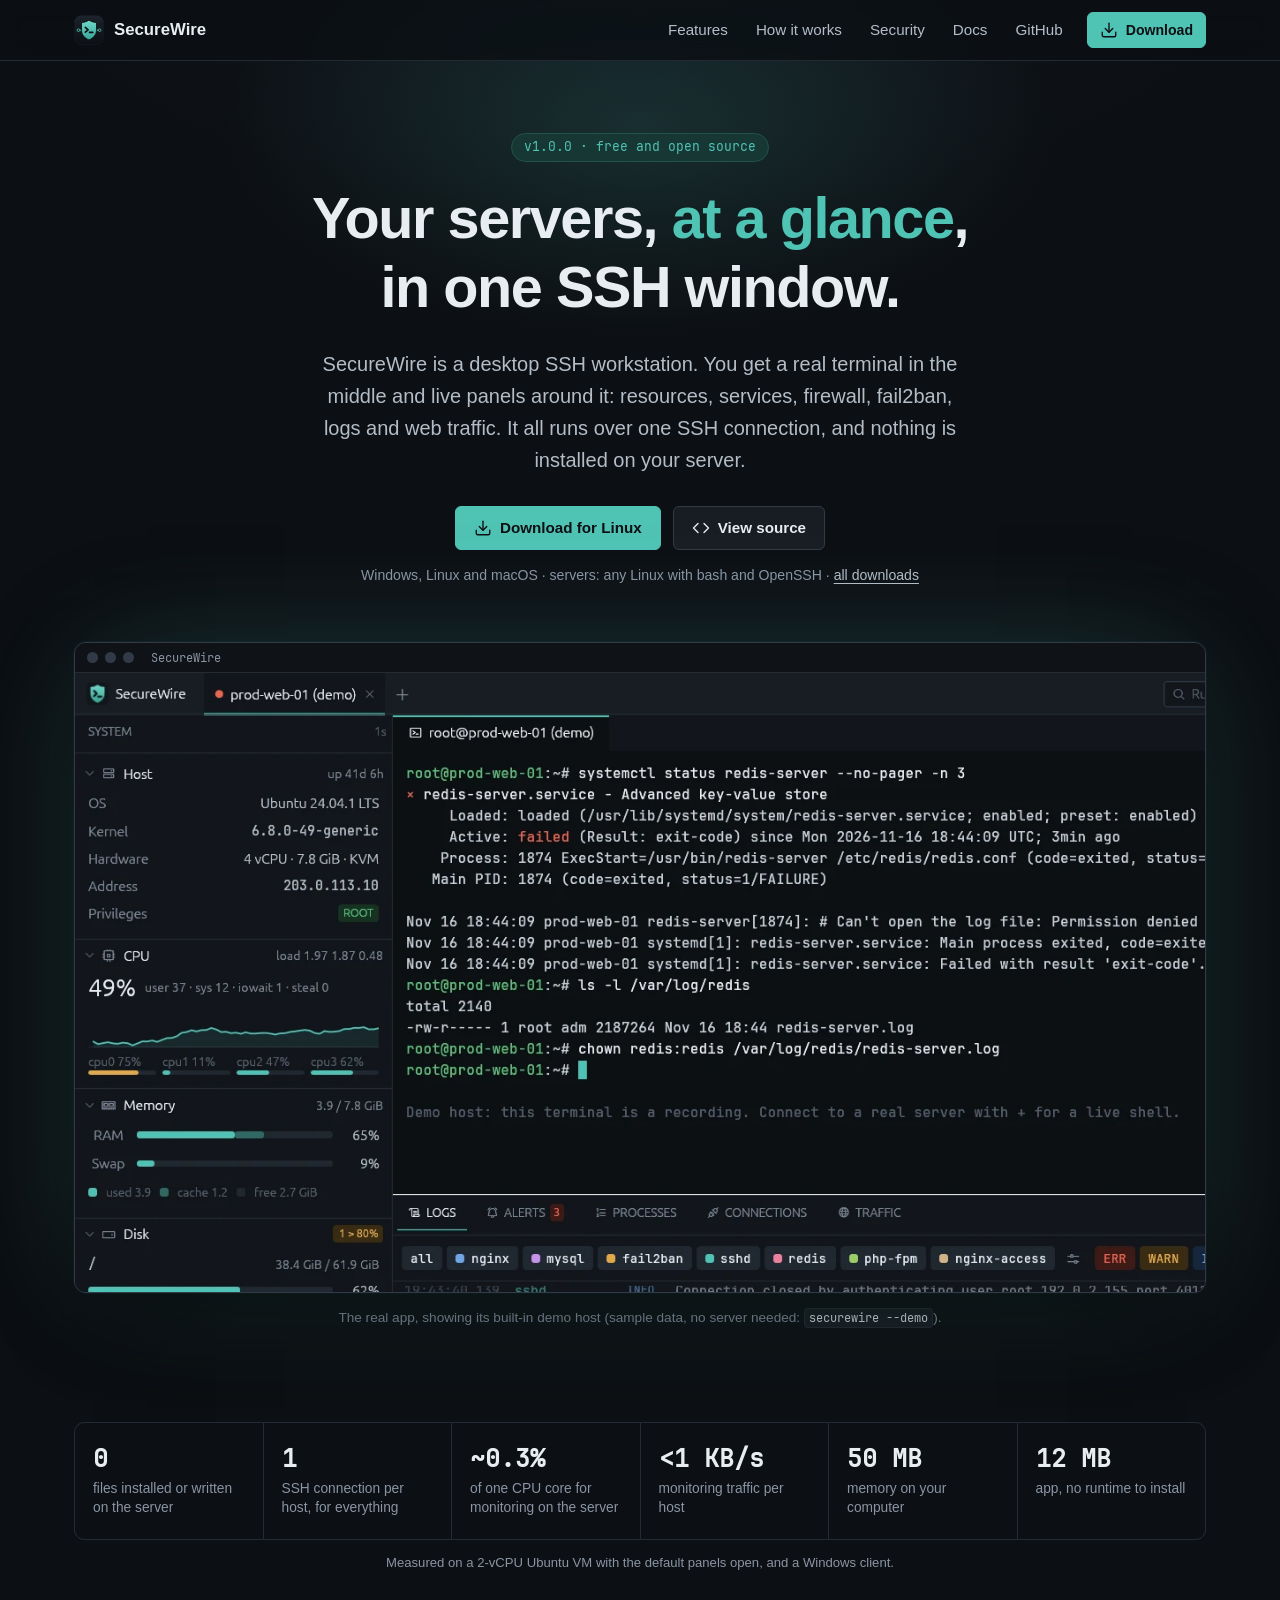
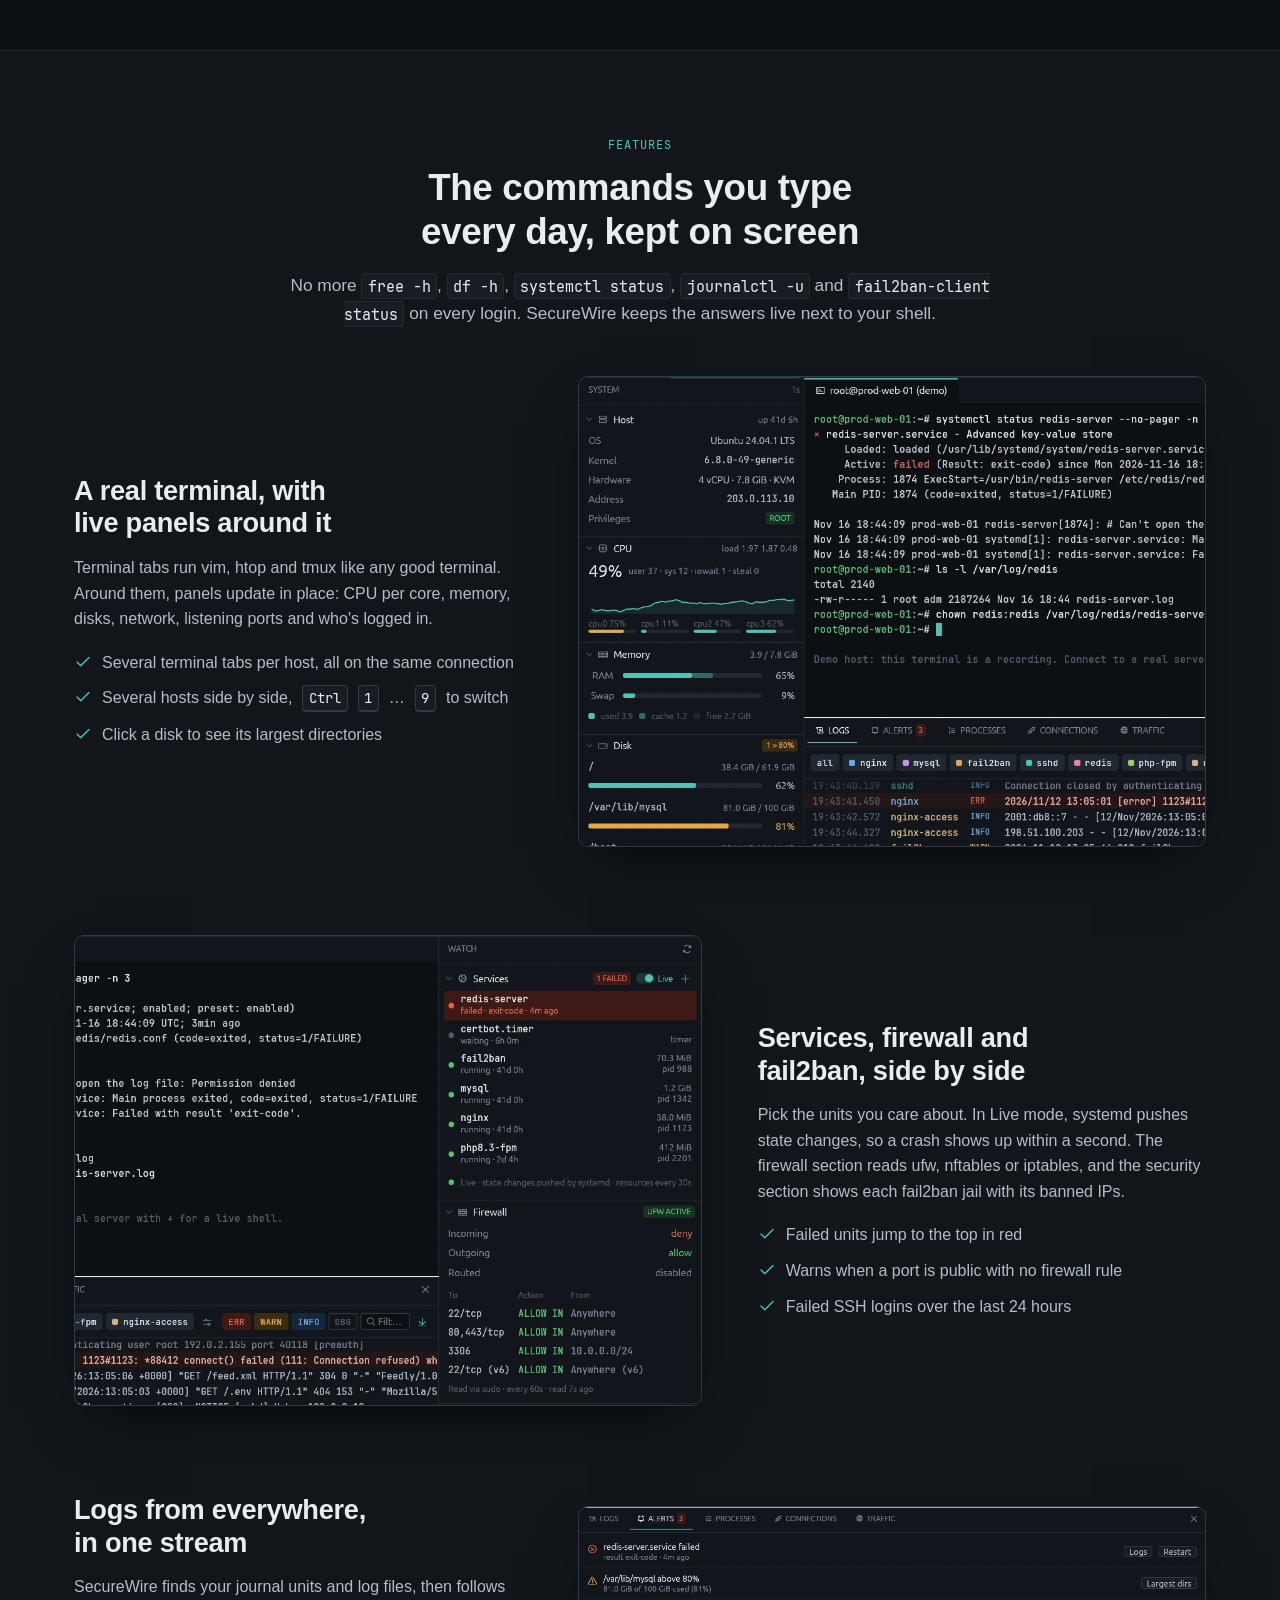
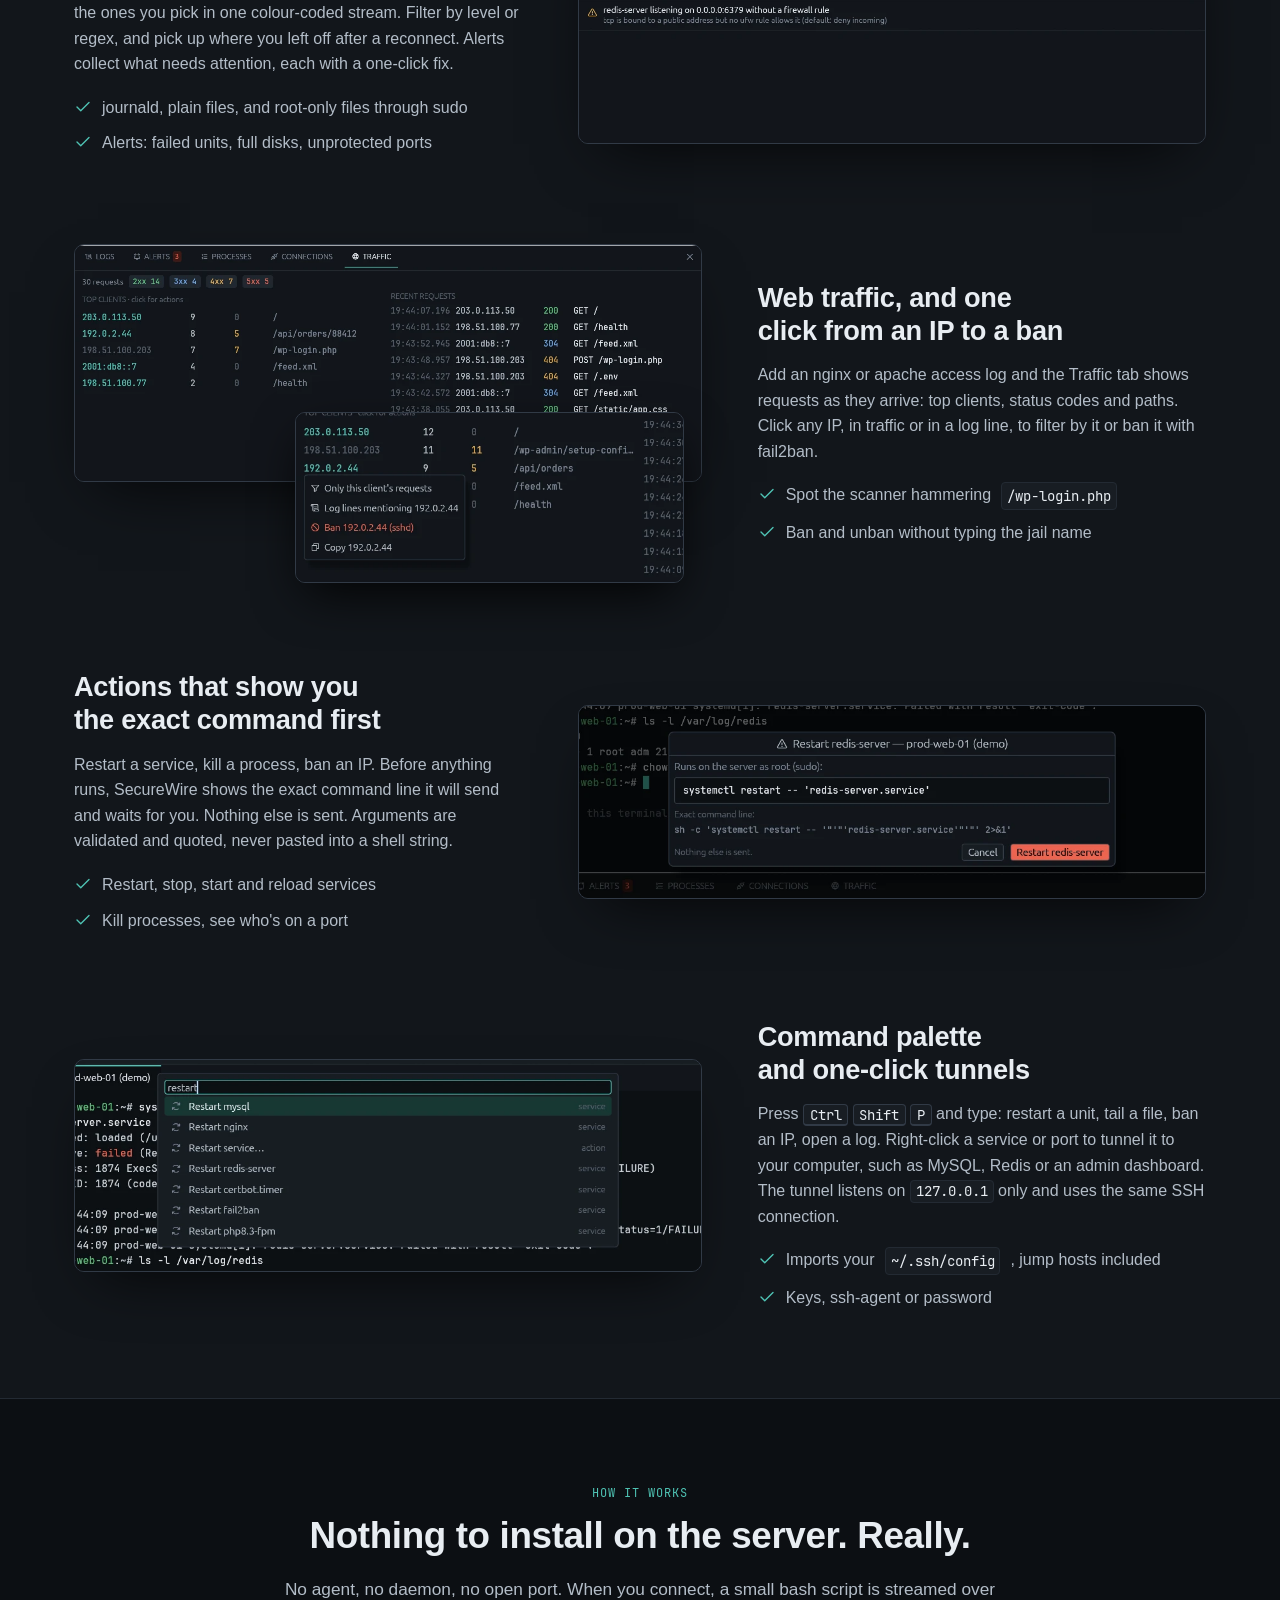
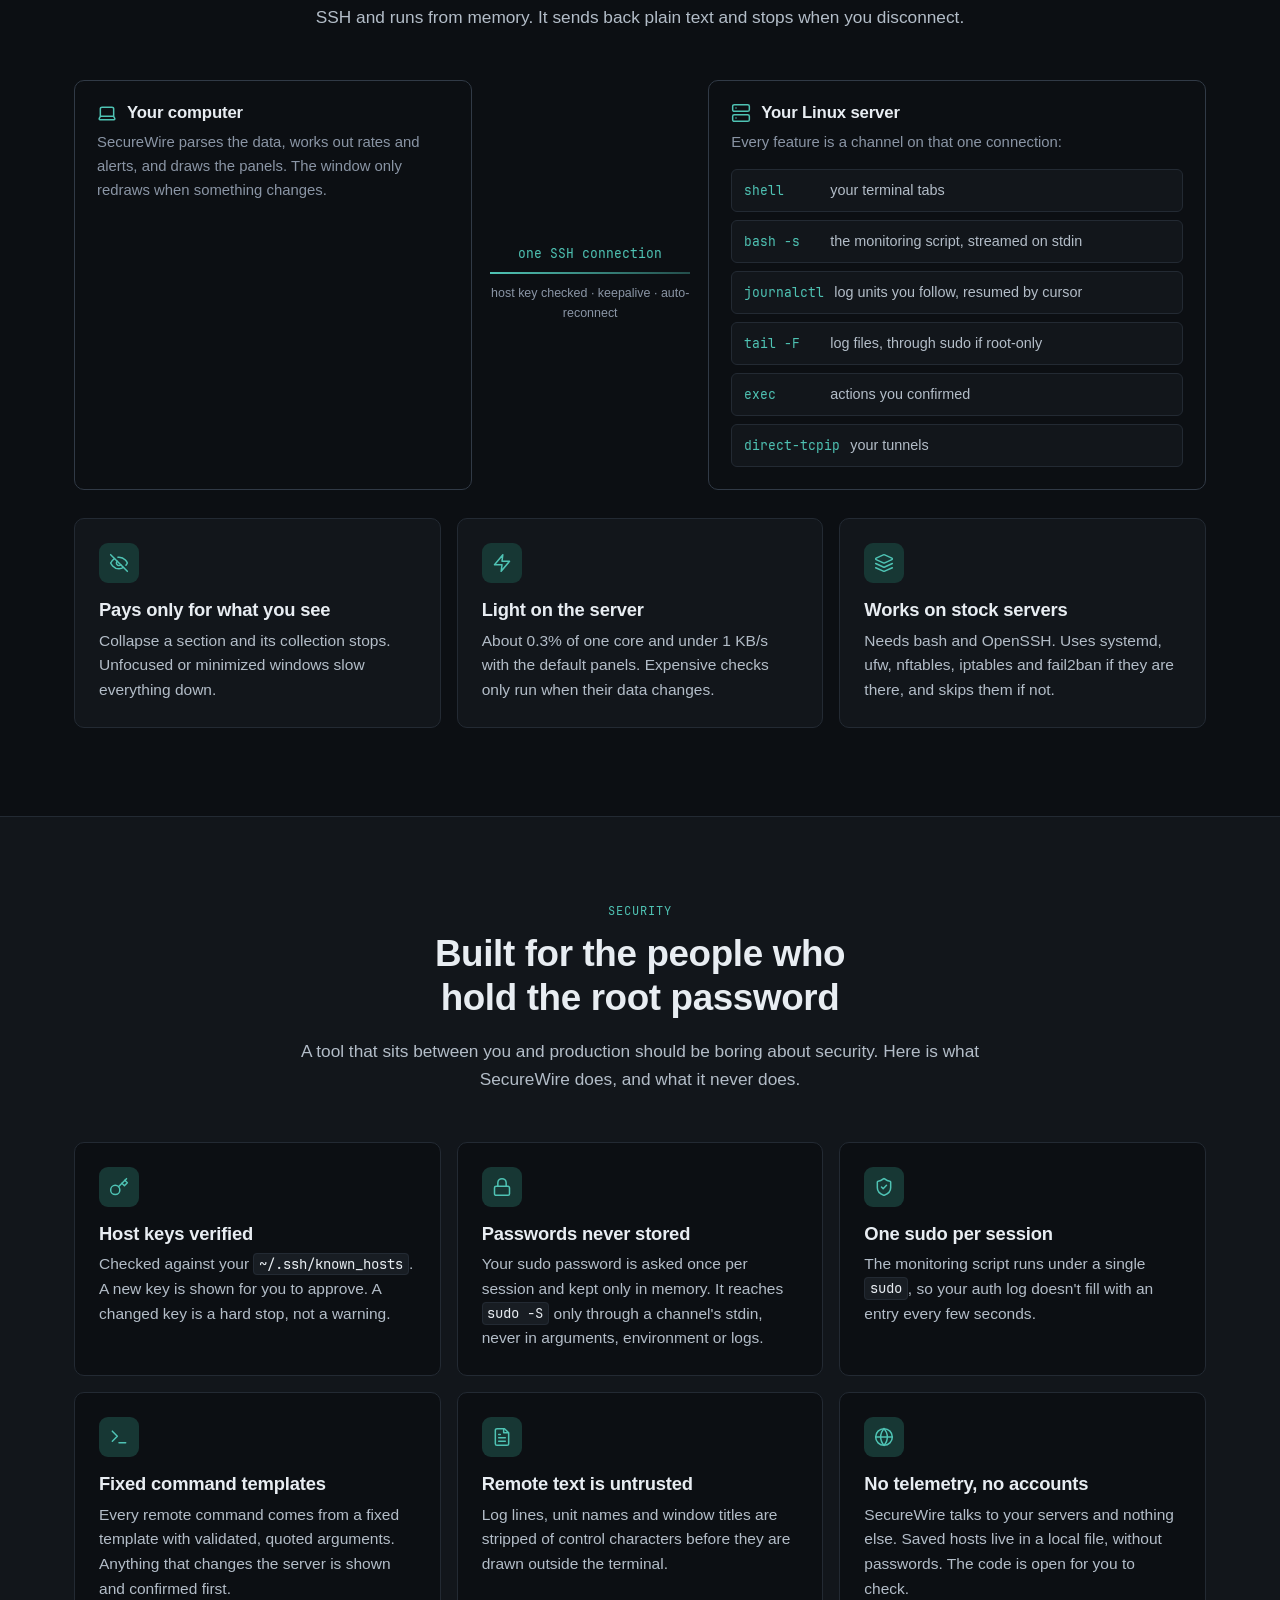
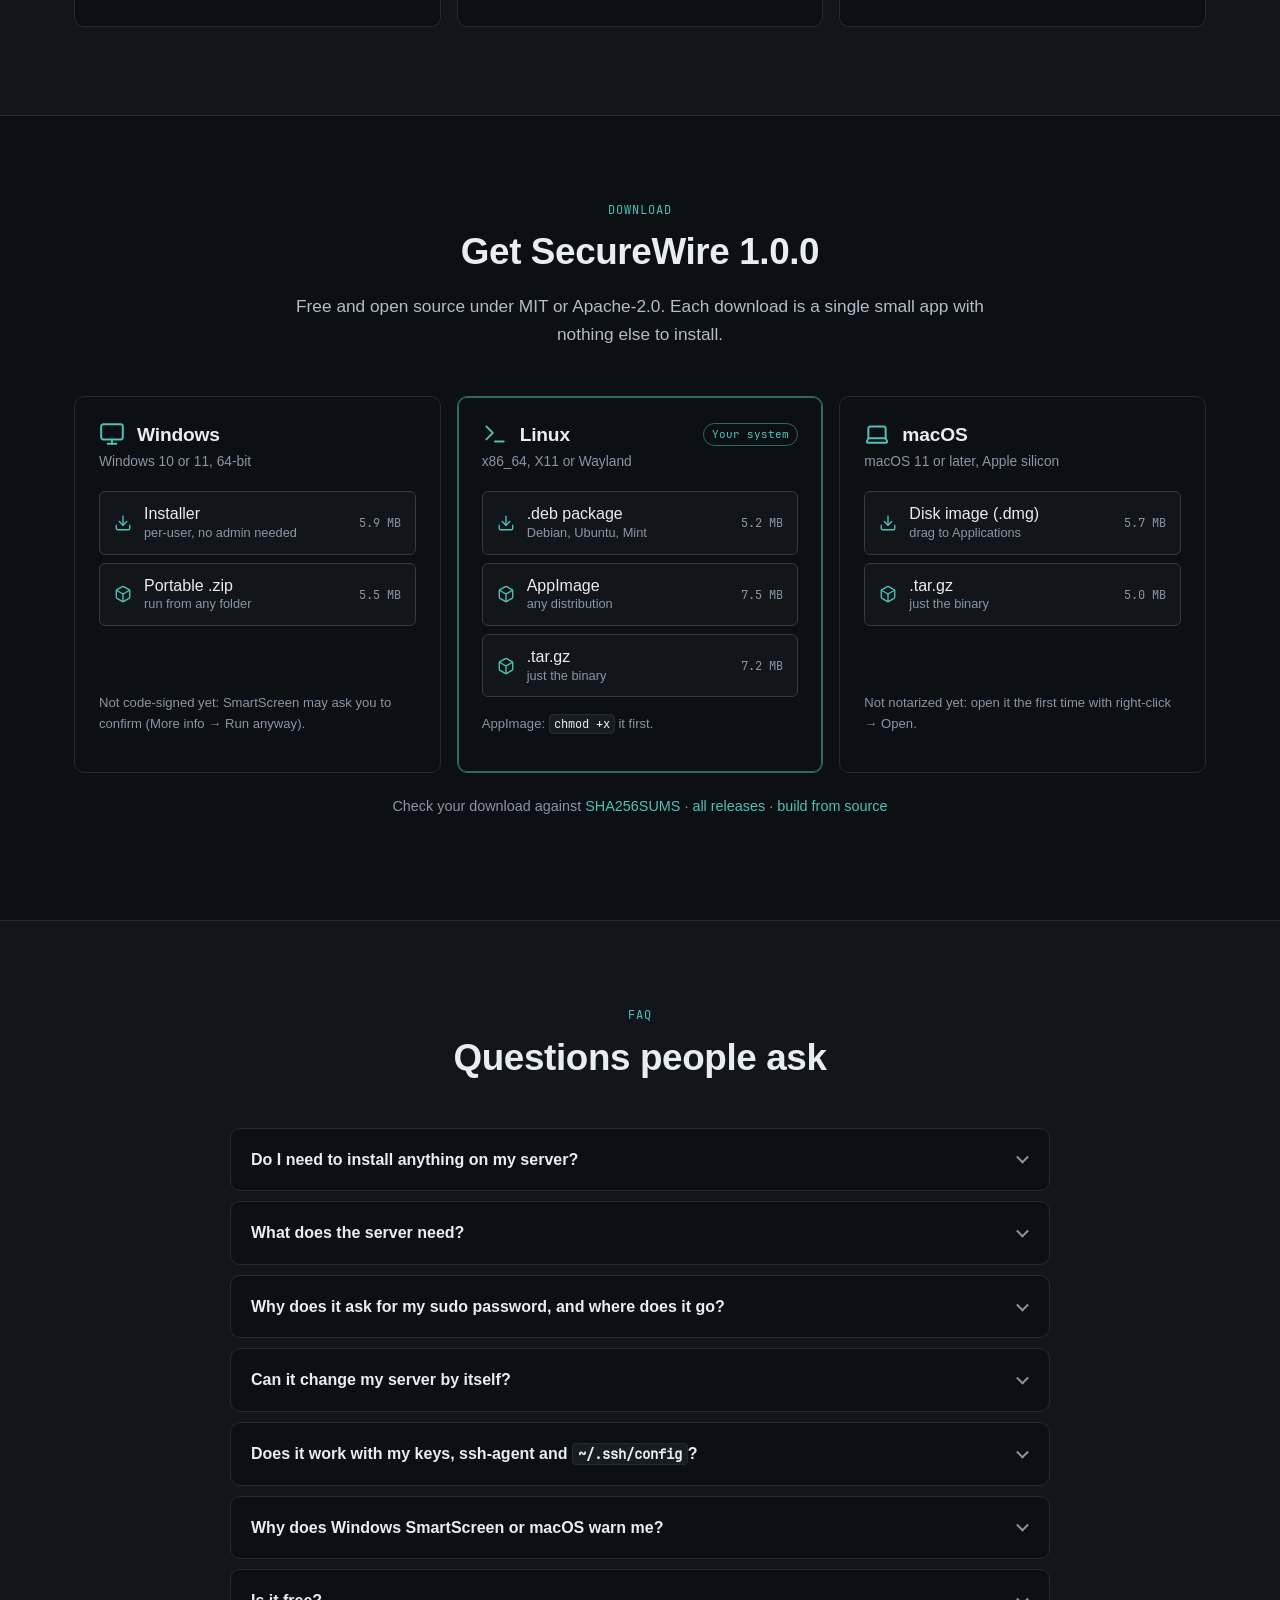
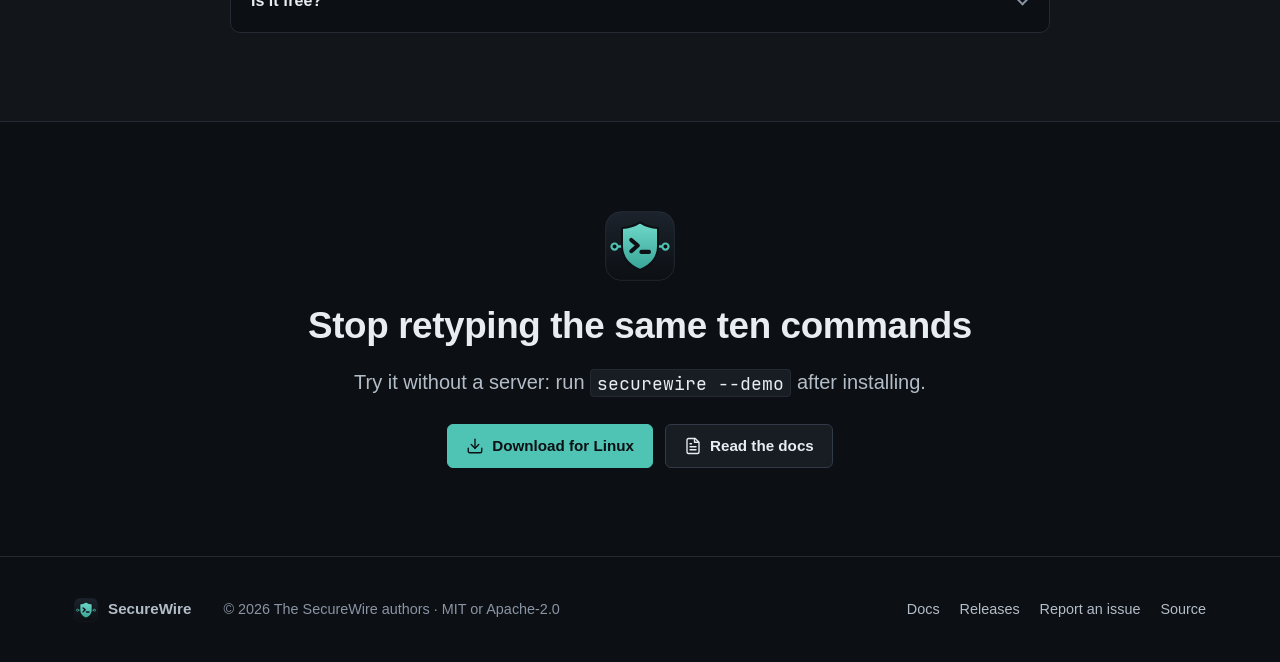
==== site/index.html @ f1f73bdd "Website under site/ (Cloudflare Pages) with screenshots; recorded demo terminal - site/: landing pag" ====
<!doctype html>
<html lang="en">
<head>
  <meta charset="utf-8">
  <meta name="viewport" content="width=device-width, initial-scale=1">
  <title>SecureWire: a desktop SSH workstation for your Linux servers</title>
  <meta name="description" content="A terminal with live panels for CPU, memory, disks, services, firewall, fail2ban, logs and web traffic, all over one SSH connection. Nothing is installed on your server. Free and open source for Windows, Linux and macOS.">
  <meta name="theme-color" content="#0c0f13">
  <link rel="canonical" href="https://securewire-app.pages.dev/">
  <link rel="icon" href="favicon.svg" type="image/svg+xml">
  <link rel="icon" href="favicon-32.png" sizes="32x32" type="image/png">
  <link rel="apple-touch-icon" href="apple-touch-icon.png">
  <meta property="og:type" content="website">
  <meta property="og:site_name" content="SecureWire">
  <meta property="og:title" content="SecureWire: a desktop SSH workstation for your Linux servers">
  <meta property="og:description" content="Terminal plus live panels for resources, services, firewall, fail2ban and logs over one SSH connection. Nothing to install on the server.">
  <meta property="og:url" content="https://securewire-app.pages.dev/">
  <meta property="og:image" content="https://securewire-app.pages.dev/assets/img/og.jpg">
  <meta property="og:image:width" content="1200">
  <meta property="og:image:height" content="630">
  <meta name="twitter:card" content="summary_large_image">
  <link rel="preload" href="assets/img/hero-1280.webp" as="image" type="image/webp" imagesrcset="assets/img/hero-1280.webp 1280w, assets/img/hero.webp 1920w" imagesizes="(min-width: 1220px) 1180px, 100vw">
  <link rel="stylesheet" href="assets/site.css">
  <script type="application/ld+json">
  {
    "@context": "https://schema.org",
    "@type": "SoftwareApplication",
    "name": "SecureWire",
    "applicationCategory": "DeveloperApplication",
    "operatingSystem": "Windows 10, Windows 11, Linux, macOS",
    "softwareVersion": "1.0.0",
    "offers": { "@type": "Offer", "price": "0", "priceCurrency": "USD" },
    "license": "https://github.com/ismailian/SecureWire/blob/main/LICENSE-MIT",
    "url": "https://securewire-app.pages.dev/",
    "downloadUrl": "https://github.com/ismailian/SecureWire/releases/tag/v1.0.0"
  }
  </script>
</head>
<body>
<a class="skip" href="#main">Skip to content</a>

<header class="site-header">
  <div class="wrap">
    <a class="brand" href="./" aria-label="SecureWire home"><img src="assets/img/logo.svg" alt="" width="30" height="30">SecureWire</a>
    <button class="nav-toggle" aria-controls="nav" aria-expanded="false" aria-label="Menu"><svg class="icon"><use href="assets/icons.svg#menu"/></svg></button>
    <nav class="nav" id="nav" aria-label="Main">
      <a href="#features">Features</a>
      <a href="#how">How it works</a>
      <a href="#security">Security</a>
      <a href="docs.html">Docs</a>
      <a href="https://github.com/ismailian/SecureWire">GitHub</a>
      <a class="btn primary small" href="#download"><svg class="icon"><use href="assets/icons.svg#download"/></svg>Download</a>
    </nav>
  </div>
</header>

<main id="main">

  <!-- Hero -->
  <div class="hero">
    <div class="wrap">
      <span class="eyebrow">v1.0.0 · free and open source</span>
      <h1>Your servers, <span>at a glance</span>, in one SSH window.</h1>
      <p class="lede">SecureWire is a desktop SSH workstation. You get a real terminal in the middle and live panels around it: resources, services, firewall, fail2ban, logs and web traffic. It all runs over one SSH connection, and nothing is installed on your server.</p>
      <div class="cta">
        <a class="btn primary" href="#download" data-os-download><svg class="icon"><use href="assets/icons.svg#download"/></svg><span data-label>Download</span></a>
        <a class="btn" href="https://github.com/ismailian/SecureWire"><svg class="icon"><use href="assets/icons.svg#code"/></svg>View source</a>
      </div>
      <p class="cta-note">Windows, Linux and macOS · servers: any Linux with bash and OpenSSH · <a href="#download">all downloads</a></p>

      <figure class="shot">
        <div class="bar" aria-hidden="true"><i></i><i></i><i></i><span>SecureWire</span></div>
        <img src="assets/img/hero-1280.webp" srcset="assets/img/hero-1280.webp 1280w, assets/img/hero.webp 1920w" sizes="(min-width: 1220px) 1180px, 100vw" width="1920" height="1051" alt="SecureWire's main window. A terminal shows a failed redis-server unit. The left panel shows host details, CPU, memory, disk and network. The right panel lists services, ufw rules and fail2ban jails. The bottom dock streams colour-coded logs from nginx, mysql, fail2ban, sshd and php-fpm." fetchpriority="high">
      </figure>
      <p class="caption">The real app, showing its built-in demo host (sample data, no server needed: <code>securewire --demo</code>).</p>
    </div>
  </div>

  <!-- Numbers -->
  <section style="padding-top: 40px; padding-bottom: 64px;" aria-label="Measured numbers">
    <div class="wrap">
      <div class="stats reveal">
        <div class="stat"><b>0</b><span>files installed or written on the server</span></div>
        <div class="stat"><b>1</b><span>SSH connection per host, for everything</span></div>
        <div class="stat"><b>~0.3%</b><span>of one CPU core for monitoring on the server</span></div>
        <div class="stat"><b>&lt;1 KB/s</b><span>monitoring traffic per host</span></div>
        <div class="stat"><b>50 MB</b><span>memory on your computer</span></div>
        <div class="stat"><b>12 MB</b><span>app, no runtime to install</span></div>
      </div>
      <p class="stats-note">Measured on a 2-vCPU Ubuntu VM with the default panels open, and a Windows client.</p>
    </div>
  </section>

  <!-- Features -->
  <section class="alt" id="features">
    <div class="wrap">
      <div class="section-head reveal">
        <span class="kicker">Features</span>
        <h2>The commands you type every day, kept on screen</h2>
        <p>No more <code>free -h</code>, <code>df -h</code>, <code>systemctl status</code>, <code>journalctl -u</code> and <code>fail2ban-client status</code> on every login. SecureWire keeps the answers live next to your shell.</p>
      </div>

      <div class="feature reveal">
        <div class="feature-text">
          <h3>A real terminal, with live panels around it</h3>
          <p>Terminal tabs run vim, htop and tmux like any good terminal. Around them, panels update in place: CPU per core, memory, disks, network, listening ports and who's logged in.</p>
          <ul class="ticks">
            <li><svg class="icon"><use href="assets/icons.svg#check"/></svg>Several terminal tabs per host, all on the same connection</li>
            <li><svg class="icon"><use href="assets/icons.svg#check"/></svg>Several hosts side by side, <kbd>Ctrl</kbd> <kbd>1</kbd>…<kbd>9</kbd> to switch</li>
            <li><svg class="icon"><use href="assets/icons.svg#check"/></svg>Click a disk to see its largest directories</li>
          </ul>
        </div>
        <div class="frame"><img src="assets/img/panels.webp" width="1000" height="750" alt="System panel next to the terminal: host details, CPU at 49 percent with per-core bars and a sparkline, memory and swap, disks with /var/lib/mysql at 81 percent in amber, network rates, and a terminal showing systemctl status for a failed redis-server unit." loading="lazy"></div>
      </div>

      <div class="feature flip reveal">
        <div class="feature-text">
          <h3>Services, firewall and fail2ban, side by side</h3>
          <p>Pick the units you care about. In Live mode, systemd pushes state changes, so a crash shows up within a second. The firewall section reads ufw, nftables or iptables, and the security section shows each fail2ban jail with its banned IPs.</p>
          <ul class="ticks">
            <li><svg class="icon"><use href="assets/icons.svg#check"/></svg>Failed units jump to the top in red</li>
            <li><svg class="icon"><use href="assets/icons.svg#check"/></svg>Warns when a port is public with no firewall rule</li>
            <li><svg class="icon"><use href="assets/icons.svg#check"/></svg>Failed SSH logins over the last 24 hours</li>
          </ul>
        </div>
        <div class="frame"><img src="assets/img/watchwide.webp" width="1000" height="750" alt="Watch panel beside the terminal: services with redis-server failed and highlighted in red, then fail2ban, mysql, nginx and php-fpm running with memory and PID; below, ufw active with incoming deny and the allow rules." loading="lazy"></div>
      </div>

      <div class="feature reveal">
        <div class="feature-text">
          <h3>Logs from everywhere, in one stream</h3>
          <p>SecureWire finds your journal units and log files, then follows the ones you pick in one colour-coded stream. Filter by level or regex, and pick up where you left off after a reconnect. Alerts collect what needs attention, each with a one-click fix.</p>
          <ul class="ticks">
            <li><svg class="icon"><use href="assets/icons.svg#check"/></svg>journald, plain files, and root-only files through sudo</li>
            <li><svg class="icon"><use href="assets/icons.svg#check"/></svg>Alerts: failed units, full disks, unprotected ports</li>
          </ul>
        </div>
        <div class="frame-pair">
          <div class="frame"><img src="assets/img/alerts.webp" width="1140" height="430" alt="Alerts tab with three alerts: redis-server.service failed, with Logs and Restart buttons; /var/lib/mysql above 80 percent, with a Largest dirs button; and redis-server listening on 0.0.0.0:6379 without a firewall rule." loading="lazy"></div>
        </div>
      </div>

      <div class="feature flip reveal">
        <div class="feature-text">
          <h3>Web traffic, and one click from an IP to a ban</h3>
          <p>Add an nginx or apache access log and the Traffic tab shows requests as they arrive: top clients, status codes and paths. Click any IP, in traffic or in a log line, to filter by it or ban it with fail2ban.</p>
          <ul class="ticks">
            <li><svg class="icon"><use href="assets/icons.svg#check"/></svg>Spot the scanner hammering <code>/wp-login.php</code></li>
            <li><svg class="icon"><use href="assets/icons.svg#check"/></svg>Ban and unban without typing the jail name</li>
          </ul>
        </div>
        <div class="frame-pair">
          <div class="frame"><img src="assets/img/traffic.webp" width="1140" height="430" alt="Traffic tab: 30 requests with counts per status class, top clients by IP with error counts and paths, and a list of recent requests with status codes." loading="lazy"></div>
          <div class="frame inset"><img src="assets/img/ipmenu.webp" width="640" height="280" alt="Menu for the IP 192.0.2.44: only this client's requests, log lines mentioning it, ban it in the sshd jail, or copy it." loading="lazy"></div>
        </div>
      </div>

      <div class="feature reveal">
        <div class="feature-text">
          <h3>Actions that show you the exact command first</h3>
          <p>Restart a service, kill a process, ban an IP. Before anything runs, SecureWire shows the exact command line it will send and waits for you. Nothing else is sent. Arguments are validated and quoted, never pasted into a shell string.</p>
          <ul class="ticks">
            <li><svg class="icon"><use href="assets/icons.svg#check"/></svg>Restart, stop, start and reload services</li>
            <li><svg class="icon"><use href="assets/icons.svg#check"/></svg>Kill processes, see who's on a port</li>
          </ul>
        </div>
        <div class="frame"><img src="assets/img/confirm.webp" width="980" height="300" alt="Confirmation dialog: Restart redis-server. Runs on the server as root through sudo: systemctl restart -- 'redis-server.service'. The exact command line is shown below, followed by Cancel and Restart buttons." loading="lazy"></div>
      </div>

      <div class="feature flip reveal">
        <div class="feature-text">
          <h3>Command palette and one-click tunnels</h3>
          <p>Press <kbd>Ctrl</kbd> <kbd>Shift</kbd> <kbd>P</kbd> and type: restart a unit, tail a file, ban an IP, open a log. Right-click a service or port to tunnel it to your computer, such as MySQL, Redis or an admin dashboard. The tunnel listens on <code>127.0.0.1</code> only and uses the same SSH connection.</p>
          <ul class="ticks">
            <li><svg class="icon"><use href="assets/icons.svg#check"/></svg>Imports your <code>~/.ssh/config</code>, jump hosts included</li>
            <li><svg class="icon"><use href="assets/icons.svg#check"/></svg>Keys, ssh-agent or password</li>
          </ul>
        </div>
        <div class="frame"><img src="assets/img/palette.webp" width="980" height="330" alt="Command palette with the query restart, listing Restart mysql, Restart nginx, Restart service…, Restart redis-server and more." loading="lazy"></div>
      </div>
    </div>
  </section>

  <!-- How it works -->
  <section id="how">
    <div class="wrap">
      <div class="section-head reveal">
        <span class="kicker">How it works</span>
        <h2>Nothing to install on the server. Really.</h2>
        <p>No agent, no daemon, no open port. When you connect, a small bash script is streamed over SSH and runs from memory. It sends back plain text and stops when you disconnect.</p>
      </div>
      <div class="flow reveal">
        <div class="node">
          <h3><svg class="icon"><use href="assets/icons.svg#laptop"/></svg>Your computer</h3>
          <p>SecureWire parses the data, works out rates and alerts, and draws the panels. The window only redraws when something changes.</p>
        </div>
        <div class="pipe" aria-hidden="true">
          <b>one SSH connection</b>
          <span class="line"></span>
          <small>host key checked · keepalive · auto-reconnect</small>
        </div>
        <div class="node">
          <h3><svg class="icon"><use href="assets/icons.svg#server"/></svg>Your Linux server</h3>
          <p>Every feature is a channel on that one connection:</p>
          <ul class="channels">
            <li><code>shell</code>your terminal tabs</li>
            <li><code>bash -s</code>the monitoring script, streamed on stdin</li>
            <li><code>journalctl</code>log units you follow, resumed by cursor</li>
            <li><code>tail -F</code>log files, through sudo if root-only</li>
            <li><code>exec</code>actions you confirmed</li>
            <li><code>direct-tcpip</code>your tunnels</li>
          </ul>
        </div>
      </div>
      <div class="grid c3" style="margin-top: 28px;">
        <div class="card reveal"><span class="badge-icon"><svg class="icon"><use href="assets/icons.svg#eye-off"/></svg></span><h3>Pays only for what you see</h3><p>Collapse a section and its collection stops. Unfocused or minimized windows slow everything down.</p></div>
        <div class="card reveal"><span class="badge-icon"><svg class="icon"><use href="assets/icons.svg#zap"/></svg></span><h3>Light on the server</h3><p>About 0.3% of one core and under 1 KB/s with the default panels. Expensive checks only run when their data changes.</p></div>
        <div class="card reveal"><span class="badge-icon"><svg class="icon"><use href="assets/icons.svg#layers"/></svg></span><h3>Works on stock servers</h3><p>Needs bash and OpenSSH. Uses systemd, ufw, nftables, iptables and fail2ban if they are there, and skips them if not.</p></div>
      </div>
    </div>
  </section>

  <!-- Security -->
  <section class="alt" id="security">
    <div class="wrap">
      <div class="section-head reveal">
        <span class="kicker">Security</span>
        <h2>Built for the people who hold the root password</h2>
        <p>A tool that sits between you and production should be boring about security. Here is what SecureWire does, and what it never does.</p>
      </div>
      <div class="grid c3">
        <div class="card reveal"><span class="badge-icon"><svg class="icon"><use href="assets/icons.svg#key"/></svg></span><h3>Host keys verified</h3><p>Checked against your <code>~/.ssh/known_hosts</code>. A new key is shown for you to approve. A changed key is a hard stop, not a warning.</p></div>
        <div class="card reveal"><span class="badge-icon"><svg class="icon"><use href="assets/icons.svg#lock"/></svg></span><h3>Passwords never stored</h3><p>Your sudo password is asked once per session and kept only in memory. It reaches <code>sudo -S</code> only through a channel's stdin, never in arguments, environment or logs.</p></div>
        <div class="card reveal"><span class="badge-icon"><svg class="icon"><use href="assets/icons.svg#shield"/></svg></span><h3>One sudo per session</h3><p>The monitoring script runs under a single <code>sudo</code>, so your auth log doesn't fill with an entry every few seconds.</p></div>
        <div class="card reveal"><span class="badge-icon"><svg class="icon"><use href="assets/icons.svg#terminal"/></svg></span><h3>Fixed command templates</h3><p>Every remote command comes from a fixed template with validated, quoted arguments. Anything that changes the server is shown and confirmed first.</p></div>
        <div class="card reveal"><span class="badge-icon"><svg class="icon"><use href="assets/icons.svg#logs"/></svg></span><h3>Remote text is untrusted</h3><p>Log lines, unit names and window titles are stripped of control characters before they are drawn outside the terminal.</p></div>
        <div class="card reveal"><span class="badge-icon"><svg class="icon"><use href="assets/icons.svg#globe"/></svg></span><h3>No telemetry, no accounts</h3><p>SecureWire talks to your servers and nothing else. Saved hosts live in a local file, without passwords. The code is open for you to check.</p></div>
      </div>
    </div>
  </section>

  <!-- Download -->
  <section id="download">
    <div class="wrap">
      <div class="section-head reveal">
        <span class="kicker">Download</span>
        <h2>Get SecureWire 1.0.0</h2>
        <p>Free and open source under MIT or Apache-2.0. Each download is a single small app with nothing else to install.</p>
      </div>
      <div class="downloads">
        <article class="dl reveal" id="dl-windows">
          <header><svg class="icon"><use href="assets/icons.svg#monitor"/></svg><h3>Windows</h3><span class="tag">Your system</span></header>
          <p class="req">Windows 10 or 11, 64-bit</p>
          <ul class="files">
            <li><a href="https://github.com/ismailian/SecureWire/releases/download/v1.0.0/securewire-v1.0.0-windows-x86_64-setup.exe"><svg class="icon"><use href="assets/icons.svg#download"/></svg><span>Installer<small>per-user, no admin needed</small></span><em>5.9 MB</em></a></li>
            <li><a href="https://github.com/ismailian/SecureWire/releases/download/v1.0.0/securewire-v1.0.0-windows-x86_64-portable.zip"><svg class="icon"><use href="assets/icons.svg#box"/></svg><span>Portable .zip<small>run from any folder</small></span><em>5.5 MB</em></a></li>
          </ul>
          <p class="hint">Not code-signed yet: SmartScreen may ask you to confirm (More info → Run anyway).</p>
        </article>
        <article class="dl reveal" id="dl-linux">
          <header><svg class="icon"><use href="assets/icons.svg#terminal"/></svg><h3>Linux</h3><span class="tag">Your system</span></header>
          <p class="req">x86_64, X11 or Wayland</p>
          <ul class="files">
            <li><a href="https://github.com/ismailian/SecureWire/releases/download/v1.0.0/securewire_1.0.0-1_amd64.deb"><svg class="icon"><use href="assets/icons.svg#download"/></svg><span>.deb package<small>Debian, Ubuntu, Mint</small></span><em>5.2 MB</em></a></li>
            <li><a href="https://github.com/ismailian/SecureWire/releases/download/v1.0.0/securewire-v1.0.0-linux-x86_64.AppImage"><svg class="icon"><use href="assets/icons.svg#box"/></svg><span>AppImage<small>any distribution</small></span><em>7.5 MB</em></a></li>
            <li><a href="https://github.com/ismailian/SecureWire/releases/download/v1.0.0/securewire-v1.0.0-linux-x86_64.tar.gz"><svg class="icon"><use href="assets/icons.svg#box"/></svg><span>.tar.gz<small>just the binary</small></span><em>7.2 MB</em></a></li>
          </ul>
          <p class="hint">AppImage: <code>chmod +x</code> it first.</p>
        </article>
        <article class="dl reveal" id="dl-macos">
          <header><svg class="icon"><use href="assets/icons.svg#laptop"/></svg><h3>macOS</h3><span class="tag">Your system</span></header>
          <p class="req">macOS 11 or later, Apple silicon</p>
          <ul class="files">
            <li><a href="https://github.com/ismailian/SecureWire/releases/download/v1.0.0/securewire-v1.0.0-macos-aarch64.dmg"><svg class="icon"><use href="assets/icons.svg#download"/></svg><span>Disk image (.dmg)<small>drag to Applications</small></span><em>5.7 MB</em></a></li>
            <li><a href="https://github.com/ismailian/SecureWire/releases/download/v1.0.0/securewire-v1.0.0-macos-aarch64.tar.gz"><svg class="icon"><use href="assets/icons.svg#box"/></svg><span>.tar.gz<small>just the binary</small></span><em>5.0 MB</em></a></li>
          </ul>
          <p class="hint">Not notarized yet: open it the first time with right-click → Open.</p>
        </article>
      </div>
      <p class="dl-foot">Check your download against <a href="https://github.com/ismailian/SecureWire/releases/download/v1.0.0/SHA256SUMS">SHA256SUMS</a> · <a href="https://github.com/ismailian/SecureWire/releases">all releases</a> · <a href="docs.html#build">build from source</a></p>
    </div>
  </section>

  <!-- FAQ -->
  <section class="alt" id="faq">
    <div class="wrap">
      <div class="section-head reveal">
        <span class="kicker">FAQ</span>
        <h2>Questions people ask</h2>
      </div>
      <div class="faq">
        <details>
          <summary>Do I need to install anything on my server?</summary>
          <div><p>No. SecureWire only needs SSH access. The monitoring script is streamed over the connection and runs from memory with <code>bash -s</code>. Nothing is written to disk, and nothing keeps running after you disconnect.</p></div>
        </details>
        <details>
          <summary>What does the server need?</summary>
          <div><p>Linux with OpenSSH and bash. Services need systemd. The firewall section reads ufw, nftables or iptables. The security section uses fail2ban if it's installed. Anything missing is skipped and the rest still works.</p></div>
        </details>
        <details>
          <summary>Why does it ask for my sudo password, and where does it go?</summary>
          <div><p>Firewall rules, fail2ban, root-only logs and service actions need root. SecureWire asks once per session and keeps the password in memory only. It goes straight to <code>sudo -S</code> on a channel's stdin, never to disk, the command line or logs. You can skip it, and those sections then say they need sudo. If you log in as root, nothing is asked.</p></div>
        </details>
        <details>
          <summary>Can it change my server by itself?</summary>
          <div><p>No. It only reads, until you start an action such as restart a service, kill a process or ban an IP. Then it shows the exact command and waits for you to confirm. It never edits firewall rules or config files.</p></div>
        </details>
        <details>
          <summary>Does it work with my keys, ssh-agent and <code>~/.ssh/config</code>?</summary>
          <div><p>Yes. You can log in with a key file, ssh-agent or a password, and import hosts from <code>~/.ssh/config</code>, including <code>ProxyJump</code> jump hosts.</p></div>
        </details>
        <details>
          <summary>Why does Windows SmartScreen or macOS warn me?</summary>
          <div><p>The 1.0.0 packages are not code-signed or notarized yet. You can check each file against <code>SHA256SUMS</code> on the release page, or <a href="docs.html#build">build it from source</a>.</p></div>
        </details>
        <details>
          <summary>Is it free?</summary>
          <div><p>Yes. SecureWire is open source under the MIT or Apache-2.0 licence, at your option. No account, no telemetry, no paid tier.</p></div>
        </details>
      </div>
    </div>
  </section>

  <!-- Final CTA -->
  <section class="final">
    <div class="wrap">
      <img src="assets/img/logo.svg" alt="" width="72" height="72" style="margin: 0 auto 22px;">
      <h2>Stop retyping the same ten commands</h2>
      <p class="lede">Try it without a server: run <code>securewire --demo</code> after installing.</p>
      <div class="cta">
        <a class="btn primary" href="#download" data-os-download><svg class="icon"><use href="assets/icons.svg#download"/></svg><span data-label>Download</span></a>
        <a class="btn" href="docs.html"><svg class="icon"><use href="assets/icons.svg#logs"/></svg>Read the docs</a>
      </div>
    </div>
  </section>
</main>

<footer class="site-footer">
  <div class="wrap">
    <a class="brand" href="./"><img src="assets/img/logo.svg" alt="" width="24" height="24">SecureWire</a>
    <span>© <span id="year">2026</span> The SecureWire authors · MIT or Apache-2.0</span>
    <nav aria-label="Footer">
      <a href="docs.html">Docs</a>
      <a href="https://github.com/ismailian/SecureWire/releases">Releases</a>
      <a href="https://github.com/ismailian/SecureWire/issues">Report an issue</a>
      <a href="https://github.com/ismailian/SecureWire">Source</a>
    </nav>
  </div>
</footer>
<script src="assets/site.js" defer></script>
</body>
</html>
---- site/assets/site.css ----
/* SecureWire site. Colors mirror design/design-tokens.md (the app is dark-only, so is the site). */

@font-face {
  font-family: "JetBrains Mono";
  src: url("fonts/JetBrainsMonoNL-Regular.ttf") format("truetype");
  font-weight: 400;
  font-style: normal;
  font-display: swap;
}

:root {
  color-scheme: dark;
  --bg-0: #0c0f13;
  --bg-1: #12161b;
  --bg-2: #181d23;
  --bg-3: #202731;
  --line: #232a33;
  --line-2: #313a46;
  --tx-0: #e8edf2;
  --tx-1: #b3bdc8;
  --tx-2: #8a95a5;
  --acc: #4fc3b4;
  --acc-2: #6fd8ca;
  --acc-dim: #173734;
  --ok: #5cc27a;
  --warn: #e3a94b;
  --err: #ec6450;
  --info: #6ea8ea;

  --sans: -apple-system, BlinkMacSystemFont, "Segoe UI", "Noto Sans", Ubuntu, Cantarell, Roboto, "Helvetica Neue", Arial, sans-serif;
  --mono: "JetBrains Mono", ui-monospace, "Cascadia Mono", "SF Mono", Menlo, Consolas, monospace;

  --radius: 10px;
  --radius-sm: 6px;
  --wrap: 1180px;
  --gutter: 16px;
  --ease: cubic-bezier(.2, .7, .2, 1);
}

@media (min-width: 640px) {
  :root { --gutter: 24px; }
}

*, *::before, *::after { box-sizing: border-box; }

html { scroll-behavior: smooth; scroll-padding-top: 76px; -webkit-text-size-adjust: 100%; }
@media (prefers-reduced-motion: reduce) {
  html { scroll-behavior: auto; }
  *, *::before, *::after { transition: none !important; animation: none !important; }
}

body {
  margin: 0;
  background: var(--bg-0);
  color: var(--tx-1);
  font: 16px/1.6 var(--sans);
  overflow-x: hidden;
}

img { max-width: 100%; height: auto; display: block; }
a { color: var(--acc); text-decoration: none; }
a:hover { text-decoration: underline; text-underline-offset: 3px; }
:focus-visible { outline: 2px solid var(--acc); outline-offset: 3px; border-radius: 4px; }

h1, h2, h3, h4 { color: var(--tx-0); line-height: 1.2; margin: 0 0 .5em; letter-spacing: -.01em; text-wrap: balance; }
h1 { font-size: clamp(2.1rem, 5.2vw, 3.6rem); font-weight: 700; letter-spacing: -.025em; }
h2 { font-size: clamp(1.6rem, 3.4vw, 2.3rem); font-weight: 650; }
h3 { font-size: 1.15rem; font-weight: 600; }
p { margin: 0 0 1em; }
code, kbd, pre { font-family: var(--mono); font-size: .88em; }
code { background: var(--bg-2); border: 1px solid var(--line); border-radius: 4px; padding: .1em .35em; color: var(--tx-0); }
kbd { background: var(--bg-2); border: 1px solid var(--line-2); border-bottom-width: 2px; border-radius: 4px; padding: .05em .4em; color: var(--tx-0); white-space: nowrap; }
pre { background: var(--bg-1); border: 1px solid var(--line); border-radius: var(--radius-sm); padding: 14px 16px; overflow-x: auto; color: var(--tx-0); line-height: 1.55; }
pre code { background: none; border: 0; padding: 0; font-size: 1em; }

.wrap { width: 100%; max-width: var(--wrap); margin: 0 auto; padding: 0 var(--gutter); }
.icon { width: 20px; height: 20px; flex: none; stroke: currentColor; fill: none; stroke-width: 1.8; stroke-linecap: round; stroke-linejoin: round; }
.sr-only { position: absolute; width: 1px; height: 1px; overflow: hidden; clip: rect(0 0 0 0); white-space: nowrap; }
.skip { position: absolute; left: 12px; top: -48px; z-index: 100; background: var(--acc); color: var(--bg-0); padding: 8px 14px; border-radius: var(--radius-sm); font-weight: 600; }
.skip:focus { top: 12px; }

/* ---------- header ---------- */
.site-header {
  position: sticky; top: 0; z-index: 50;
  background: rgba(12, 15, 19, .82);
  backdrop-filter: saturate(1.4) blur(12px);
  -webkit-backdrop-filter: saturate(1.4) blur(12px);
  border-bottom: 1px solid var(--line);
}
.site-header .wrap { display: flex; align-items: center; gap: 16px; height: 60px; }
.brand { display: inline-flex; align-items: center; gap: 10px; color: var(--tx-0); font-weight: 650; font-size: 1.05rem; }
.brand:hover { text-decoration: none; }
.brand img { width: 30px; height: 30px; }
.nav { margin-left: auto; display: flex; align-items: center; gap: 4px; }
.nav a { color: var(--tx-1); padding: 8px 12px; border-radius: var(--radius-sm); font-size: .95rem; }
.nav a:hover, .nav a[aria-current="page"] { color: var(--tx-0); background: var(--bg-2); text-decoration: none; }
.nav .btn { margin-left: 8px; }
.nav-toggle { display: none; margin-left: auto; background: none; border: 1px solid var(--line-2); color: var(--tx-0); border-radius: var(--radius-sm); width: 44px; height: 44px; align-items: center; justify-content: center; cursor: pointer; }
@media (max-width: 820px) {
  .nav-toggle { display: inline-flex; }
  .nav { display: none; position: absolute; top: 60px; left: 0; right: 0; flex-direction: column; align-items: stretch; gap: 0; background: var(--bg-1); border-bottom: 1px solid var(--line); padding: 8px var(--gutter) 16px; }
  .nav.open { display: flex; }
  .nav a { padding: 12px; font-size: 1rem; }
  .nav .btn { margin: 8px 0 0; justify-content: center; }
}

/* ---------- buttons ---------- */
.btn {
  display: inline-flex; align-items: center; justify-content: center; gap: 8px;
  min-height: 44px; padding: 10px 18px;
  border-radius: var(--radius-sm); border: 1px solid var(--line-2);
  background: var(--bg-2); color: var(--tx-0);
  font: 600 .95rem/1.2 var(--sans); cursor: pointer;
  transition: background .18s var(--ease), border-color .18s var(--ease), transform .18s var(--ease);
}
.btn:hover { text-decoration: none; background: var(--bg-3); border-color: #3c4654; }
.btn:active { transform: translateY(1px); }
.btn.primary { background: var(--acc); border-color: var(--acc); color: var(--bg-0); }
.btn.primary:hover { background: var(--acc-2); border-color: var(--acc-2); }
.btn.small { min-height: 36px; padding: 6px 12px; font-size: .88rem; }
.btn .icon { width: 18px; height: 18px; }

/* ---------- hero ---------- */
.hero { position: relative; padding: 72px 0 40px; text-align: center; isolation: isolate; }
.hero::before {
  content: ""; position: absolute; inset: -120px 0 auto; height: 620px; z-index: -1;
  background:
    radial-gradient(600px 300px at 50% 30%, rgba(79, 195, 180, .16), transparent 70%),
    radial-gradient(900px 400px at 50% 0%, rgba(110, 168, 234, .06), transparent 70%);
}
.eyebrow { display: inline-flex; align-items: center; gap: 8px; font: 500 .8rem/1 var(--mono); color: var(--acc); background: var(--acc-dim); border: 1px solid #22524c; border-radius: 999px; padding: 7px 12px; margin-bottom: 22px; }
.hero h1 { max-width: 17ch; margin: 0 auto .45em; }
.hero h1 span { color: var(--acc); }
.lede { font-size: clamp(1.05rem, 2vw, 1.25rem); color: var(--tx-1); max-width: 640px; margin: 0 auto 30px; }
.cta { display: flex; gap: 12px; justify-content: center; flex-wrap: wrap; }
.cta-note { margin-top: 14px; font-size: .88rem; color: var(--tx-2); }
.cta-note a { color: var(--tx-1); text-decoration: underline; text-underline-offset: 3px; }

.shot {
  position: relative; margin: 56px auto 0; max-width: 1180px;
  border-radius: 12px; overflow: hidden;
  border: 1px solid var(--line-2);
  background: var(--bg-1);
  box-shadow: 0 30px 80px -20px rgba(0, 0, 0, .7), 0 0 0 1px rgba(79, 195, 180, .05), 0 0 120px -30px rgba(79, 195, 180, .35);
}
.shot .bar { display: flex; align-items: center; gap: 7px; height: 30px; padding: 0 12px; background: #0f1317; border-bottom: 1px solid var(--line); }
.shot .bar i { width: 11px; height: 11px; border-radius: 50%; background: var(--line-2); }
.shot .bar span { margin-left: 10px; font: .75rem var(--mono); color: var(--tx-2); }
.shot img { width: 100%; aspect-ratio: 1920 / 1051; }
.caption { margin-top: 14px; font-size: .85rem; color: var(--tx-2); text-align: center; }

/* ---------- sections ---------- */
section { padding: 88px 0; }
section.alt { background: var(--bg-1); border-top: 1px solid var(--line); border-bottom: 1px solid var(--line); }
.section-head { max-width: 720px; margin: 0 auto 48px; text-align: center; }
.section-head p { color: var(--tx-1); font-size: 1.08rem; }
.kicker { display: block; font: 500 .78rem/1 var(--mono); letter-spacing: .08em; text-transform: uppercase; color: var(--acc); margin-bottom: 14px; }

/* stats */
.stats { display: grid; grid-template-columns: repeat(2, 1fr); gap: 1px; background: var(--line); border: 1px solid var(--line); border-radius: var(--radius); overflow: hidden; }
@media (min-width: 860px) { .stats { grid-template-columns: repeat(6, 1fr); } }
.stat { background: var(--bg-0); padding: 22px 18px; }
.stat b { display: block; font: 600 1.55rem/1.1 var(--mono); color: var(--tx-0); margin-bottom: 6px; font-variant-numeric: tabular-nums; }
.stat span { font-size: .86rem; color: var(--tx-2); line-height: 1.4; display: block; }
.stats-note { margin-top: 12px; font-size: .82rem; color: var(--tx-2); text-align: center; }

/* feature rows */
.feature { display: grid; gap: 28px; align-items: center; margin-bottom: 88px; }
.feature:last-child { margin-bottom: 0; }
@media (min-width: 940px) {
  .feature { grid-template-columns: 5fr 7fr; gap: 56px; }
  .feature.flip { grid-template-columns: 7fr 5fr; }
  .feature.flip .feature-text { order: 2; }
}
.feature-text h3 { font-size: clamp(1.35rem, 2.4vw, 1.7rem); font-weight: 650; margin-bottom: .55em; }
.feature-text p { color: var(--tx-1); }
.ticks { list-style: none; padding: 0; margin: 18px 0 0; display: grid; gap: 10px; }
.ticks li { display: flex; gap: 10px; align-items: flex-start; color: var(--tx-1); }
.ticks li .icon { color: var(--acc); margin-top: 3px; width: 18px; height: 18px; }
.frame { border-radius: var(--radius); overflow: hidden; border: 1px solid var(--line-2); background: var(--bg-1); box-shadow: 0 24px 60px -24px rgba(0, 0, 0, .8); }
.frame img { width: 100%; }
.frame-pair { display: grid; gap: 14px; }

/* cards */
.grid { display: grid; gap: 16px; }
@media (min-width: 680px) { .grid.c2 { grid-template-columns: repeat(2, 1fr); } .grid.c3 { grid-template-columns: repeat(2, 1fr); } }
@media (min-width: 980px) { .grid.c3 { grid-template-columns: repeat(3, 1fr); } }
.card { background: var(--bg-1); border: 1px solid var(--line); border-radius: var(--radius); padding: 24px; transition: border-color .2s var(--ease), transform .2s var(--ease); }
section.alt .card { background: var(--bg-0); }
.card:hover { border-color: var(--line-2); }
.card .badge-icon { display: inline-flex; width: 40px; height: 40px; align-items: center; justify-content: center; border-radius: 9px; background: var(--acc-dim); color: var(--acc); margin-bottom: 16px; }
.card h3 { margin-bottom: .4em; }
.card p { color: var(--tx-1); margin: 0; font-size: .97rem; }

/* how it works */
.flow { display: grid; gap: 18px; align-items: stretch; }
@media (min-width: 940px) { .flow { grid-template-columns: 1fr 200px 1.25fr; } }
.node { background: var(--bg-0); border: 1px solid var(--line-2); border-radius: var(--radius); padding: 22px; }
.node h3 { display: flex; align-items: center; gap: 10px; font-size: 1.05rem; }
.node h3 .icon { color: var(--acc); }
.node p { font-size: .93rem; color: var(--tx-2); margin: 0; }
.pipe { display: flex; flex-direction: column; align-items: center; justify-content: center; gap: 10px; text-align: center; padding: 8px 0; }
.pipe .line { position: relative; width: 2px; height: 56px; background: linear-gradient(var(--acc), rgba(79, 195, 180, .2)); }
@media (min-width: 940px) { .pipe .line { width: 100%; height: 2px; background: linear-gradient(90deg, var(--acc), rgba(79, 195, 180, .35)); } }
.pipe b { font: 500 .8rem/1.3 var(--mono); color: var(--acc); }
.pipe small { font-size: .78rem; color: var(--tx-2); }
.channels { list-style: none; padding: 0; margin: 14px 0 0; display: grid; gap: 8px; }
.channels li { display: flex; gap: 10px; align-items: baseline; font-size: .9rem; color: var(--tx-1); padding: 9px 12px; background: var(--bg-1); border: 1px solid var(--line); border-radius: var(--radius-sm); }
.channels code { flex: none; font-size: .8rem; color: var(--acc); background: none; border: 0; padding: 0; min-width: 9.5ch; }

/* downloads */
.downloads { display: grid; gap: 16px; }
@media (min-width: 900px) { .downloads { grid-template-columns: repeat(3, 1fr); } }
.dl { background: var(--bg-0); border: 1px solid var(--line); border-radius: var(--radius); padding: 24px; display: flex; flex-direction: column; }
.dl.recommended { border-color: #2b6b63; box-shadow: 0 0 0 1px #2b6b63 inset; }
.dl header { display: flex; align-items: center; gap: 12px; margin-bottom: 4px; }
.dl header .icon { width: 26px; height: 26px; color: var(--acc); }
.dl h3 { margin: 0; font-size: 1.2rem; }
.dl .req { font-size: .86rem; color: var(--tx-2); margin: 0 0 18px; }
.dl .tag { margin-left: auto; font: 500 .7rem/1 var(--mono); color: var(--acc); border: 1px solid #2b6b63; border-radius: 999px; padding: 5px 8px; display: none; }
.dl.recommended .tag { display: inline-block; }
.files { list-style: none; margin: 0 0 16px; padding: 0; display: grid; gap: 8px; }
.files a { display: flex; align-items: center; gap: 12px; padding: 12px 14px; min-height: 44px; border: 1px solid var(--line-2); border-radius: var(--radius-sm); background: var(--bg-1); color: var(--tx-0); transition: border-color .18s var(--ease), background .18s var(--ease); }
.files a:hover { text-decoration: none; border-color: var(--acc); background: var(--bg-2); }
.files a .icon { color: var(--acc); width: 18px; height: 18px; }
.files a span { display: flex; flex-direction: column; line-height: 1.3; }
.files a small { color: var(--tx-2); font-size: .8rem; }
.files a em { margin-left: auto; font: normal .78rem var(--mono); color: var(--tx-2); }
.dl .hint { margin-top: auto; font-size: .82rem; color: var(--tx-2); }
.dl-foot { margin-top: 22px; text-align: center; font-size: .9rem; color: var(--tx-2); }

/* faq */
.faq { max-width: 820px; margin: 0 auto; display: grid; gap: 10px; }
.faq details { background: var(--bg-1); border: 1px solid var(--line); border-radius: var(--radius); }
section.alt .faq details { background: var(--bg-0); }
.faq summary { cursor: pointer; list-style: none; padding: 18px 52px 18px 20px; position: relative; color: var(--tx-0); font-weight: 600; min-height: 44px; }
.faq summary::-webkit-details-marker { display: none; }
.faq summary::after { content: ""; position: absolute; right: 22px; top: 50%; width: 9px; height: 9px; border-right: 2px solid var(--tx-2); border-bottom: 2px solid var(--tx-2); transform: translateY(-70%) rotate(45deg); transition: transform .2s var(--ease); }
.faq details[open] summary::after { transform: translateY(-30%) rotate(225deg); }
.faq details > div { padding: 0 20px 18px; color: var(--tx-1); }
.faq details > div p:last-child { margin-bottom: 0; }

/* final cta */
.final { text-align: center; }
.final .lede { margin-bottom: 26px; }

/* footer */
.site-footer { border-top: 1px solid var(--line); padding: 40px 0; color: var(--tx-2); font-size: .9rem; }
.site-footer .wrap { display: flex; flex-wrap: wrap; gap: 18px 32px; align-items: center; }
.site-footer nav { display: flex; flex-wrap: wrap; gap: 6px 20px; margin-left: auto; }
.site-footer a { color: var(--tx-1); }
.site-footer .brand { font-size: .95rem; }
.site-footer .brand img { width: 24px; height: 24px; }

/* ---------- docs ---------- */
.docs { display: grid; grid-template-columns: minmax(0, 1fr); gap: 40px; padding: 48px 0 88px; }
@media (min-width: 980px) { .docs { grid-template-columns: 230px minmax(0, 1fr); gap: 56px; } }
.toc { font-size: .92rem; }
@media (min-width: 980px) { .toc { position: sticky; top: 84px; align-self: start; max-height: calc(100vh - 100px); overflow-y: auto; } }
.toc h2 { font: 500 .75rem/1 var(--mono); letter-spacing: .08em; text-transform: uppercase; color: var(--tx-2); margin: 0 0 12px; }
.toc ol { list-style: none; margin: 0; padding: 0; display: grid; gap: 2px; border-left: 1px solid var(--line); }
.toc a { display: block; padding: 6px 14px; color: var(--tx-1); border-left: 2px solid transparent; margin-left: -1px; }
.toc a:hover { color: var(--tx-0); text-decoration: none; border-left-color: var(--line-2); }
.toc a.active { color: var(--acc); border-left-color: var(--acc); }
@media (max-width: 979px) {
  .toc { background: var(--bg-1); border: 1px solid var(--line); border-radius: var(--radius); padding: 16px; }
  .toc ol { columns: 2; column-gap: 16px; display: block; border: 0; }
  .toc a { padding: 6px 0; border: 0; }
}
.prose { max-width: 760px; }
.prose h1 { font-size: clamp(2rem, 4vw, 2.6rem); }
.prose > p:first-of-type { font-size: 1.1rem; }
.prose h2 { font-size: 1.55rem; margin-top: 2.4em; padding-top: .2em; }
.prose h3 { margin-top: 1.8em; }
.prose ul, .prose ol { padding-left: 1.3em; }
.prose li { margin-bottom: .4em; }
.prose table { width: 100%; border-collapse: collapse; margin: 0 0 1.4em; font-size: .93rem; display: block; overflow-x: auto; }
.prose th, .prose td { text-align: left; padding: 10px 12px; border-bottom: 1px solid var(--line); vertical-align: top; }
.prose th { color: var(--tx-0); font-weight: 600; background: var(--bg-1); }
.prose .frame { margin: 8px 0 24px; }
.note { border: 1px solid #2b6b63; background: rgba(23, 55, 52, .45); border-radius: var(--radius-sm); padding: 14px 16px; margin: 0 0 1.4em; color: var(--tx-1); }
.note.warn { border-color: #5a4320; background: rgba(58, 44, 20, .45); }
.note strong { color: var(--tx-0); }

/* 404 */
.notfound { min-height: 62vh; display: grid; place-items: center; text-align: center; padding: 80px 0; }
.notfound b { font: 600 4rem/1 var(--mono); color: var(--acc); display: block; margin-bottom: 12px; }

/* reveal on scroll (only when JS runs and motion is allowed) */
.js .reveal { opacity: 0; transform: translateY(14px); transition: opacity .5s var(--ease), transform .5s var(--ease); }
.js .reveal.in { opacity: 1; transform: none; }
@media (prefers-reduced-motion: reduce) { .js .reveal { opacity: 1; transform: none; } }
.hero h1 span { white-space: nowrap; }
.hero h1 { max-width: 21ch; }
.card code { white-space: nowrap; }
.frame.inset { width: 62%; max-width: 420px; margin: -70px 18px 0 auto; position: relative; box-shadow: 0 18px 50px -10px rgba(0, 0, 0, .9); }
.frame-pair:has(.inset) { gap: 0; }
.prose td code { white-space: nowrap; }
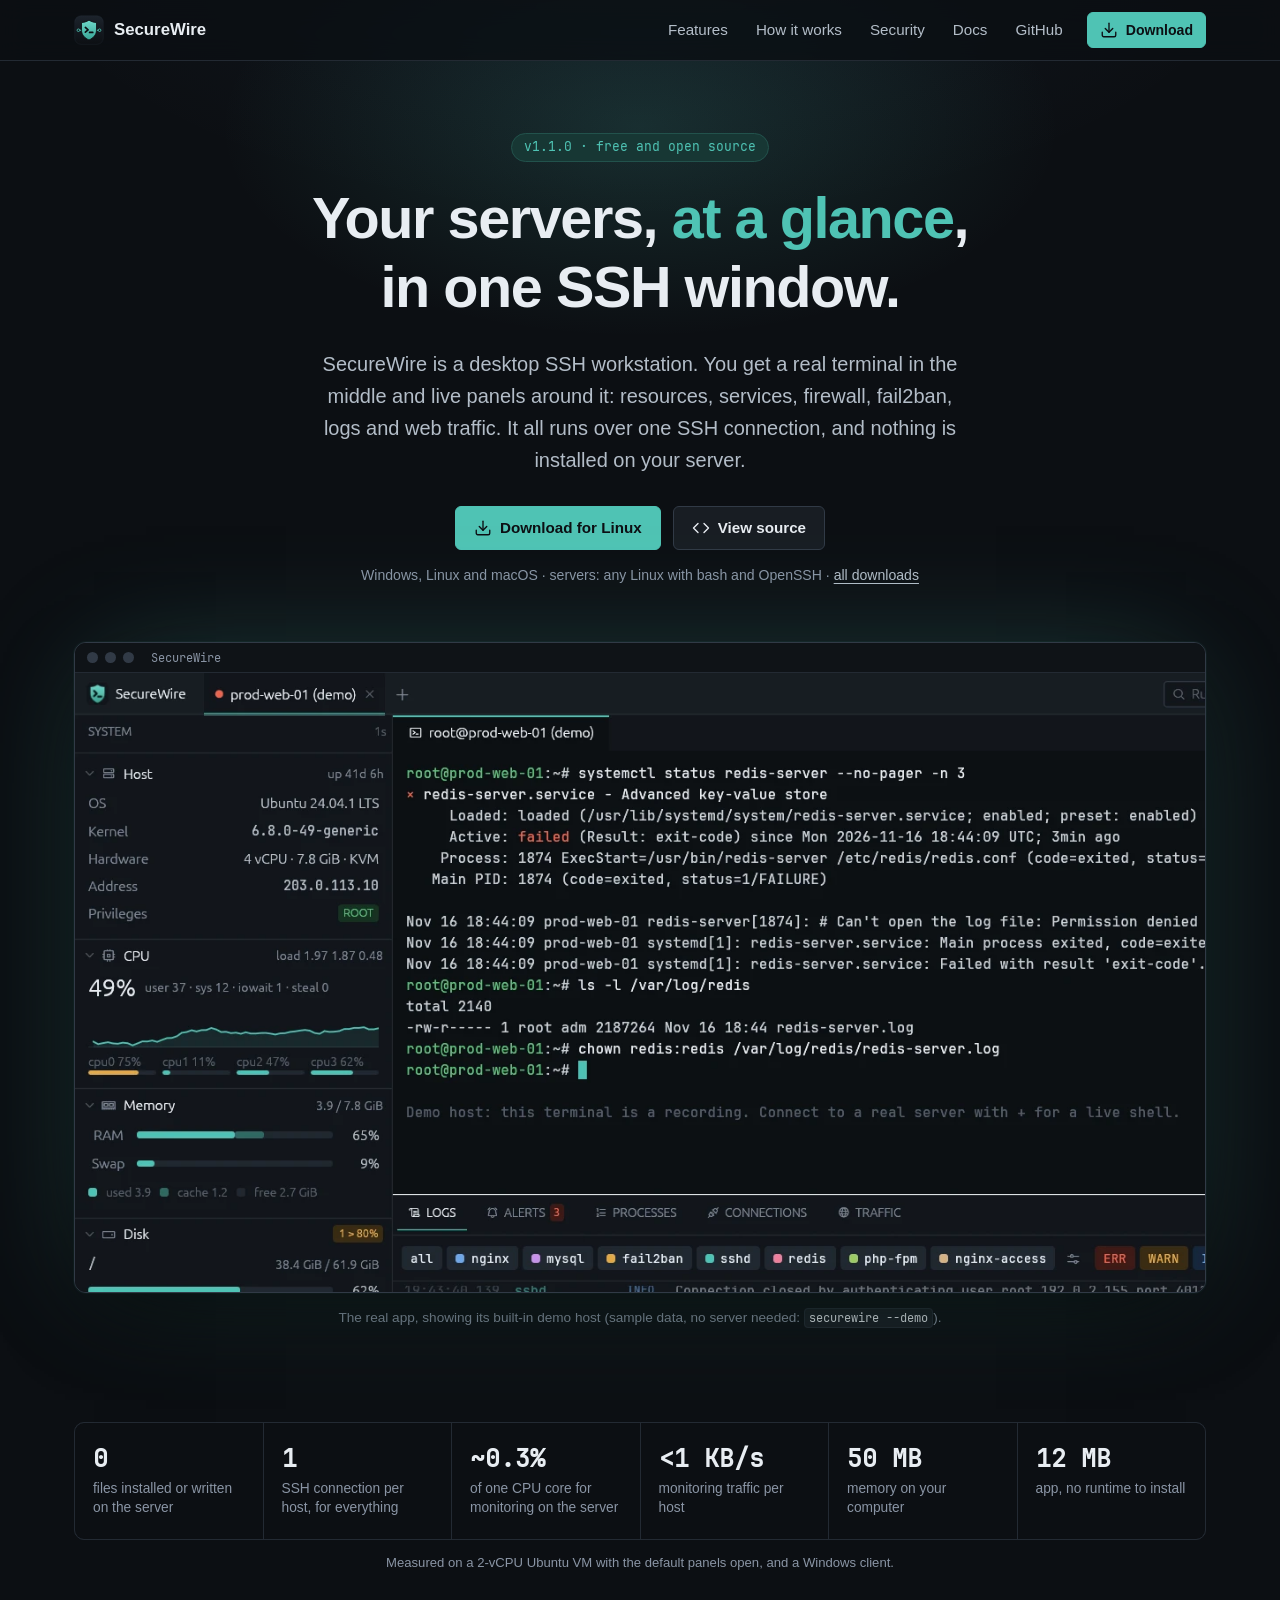
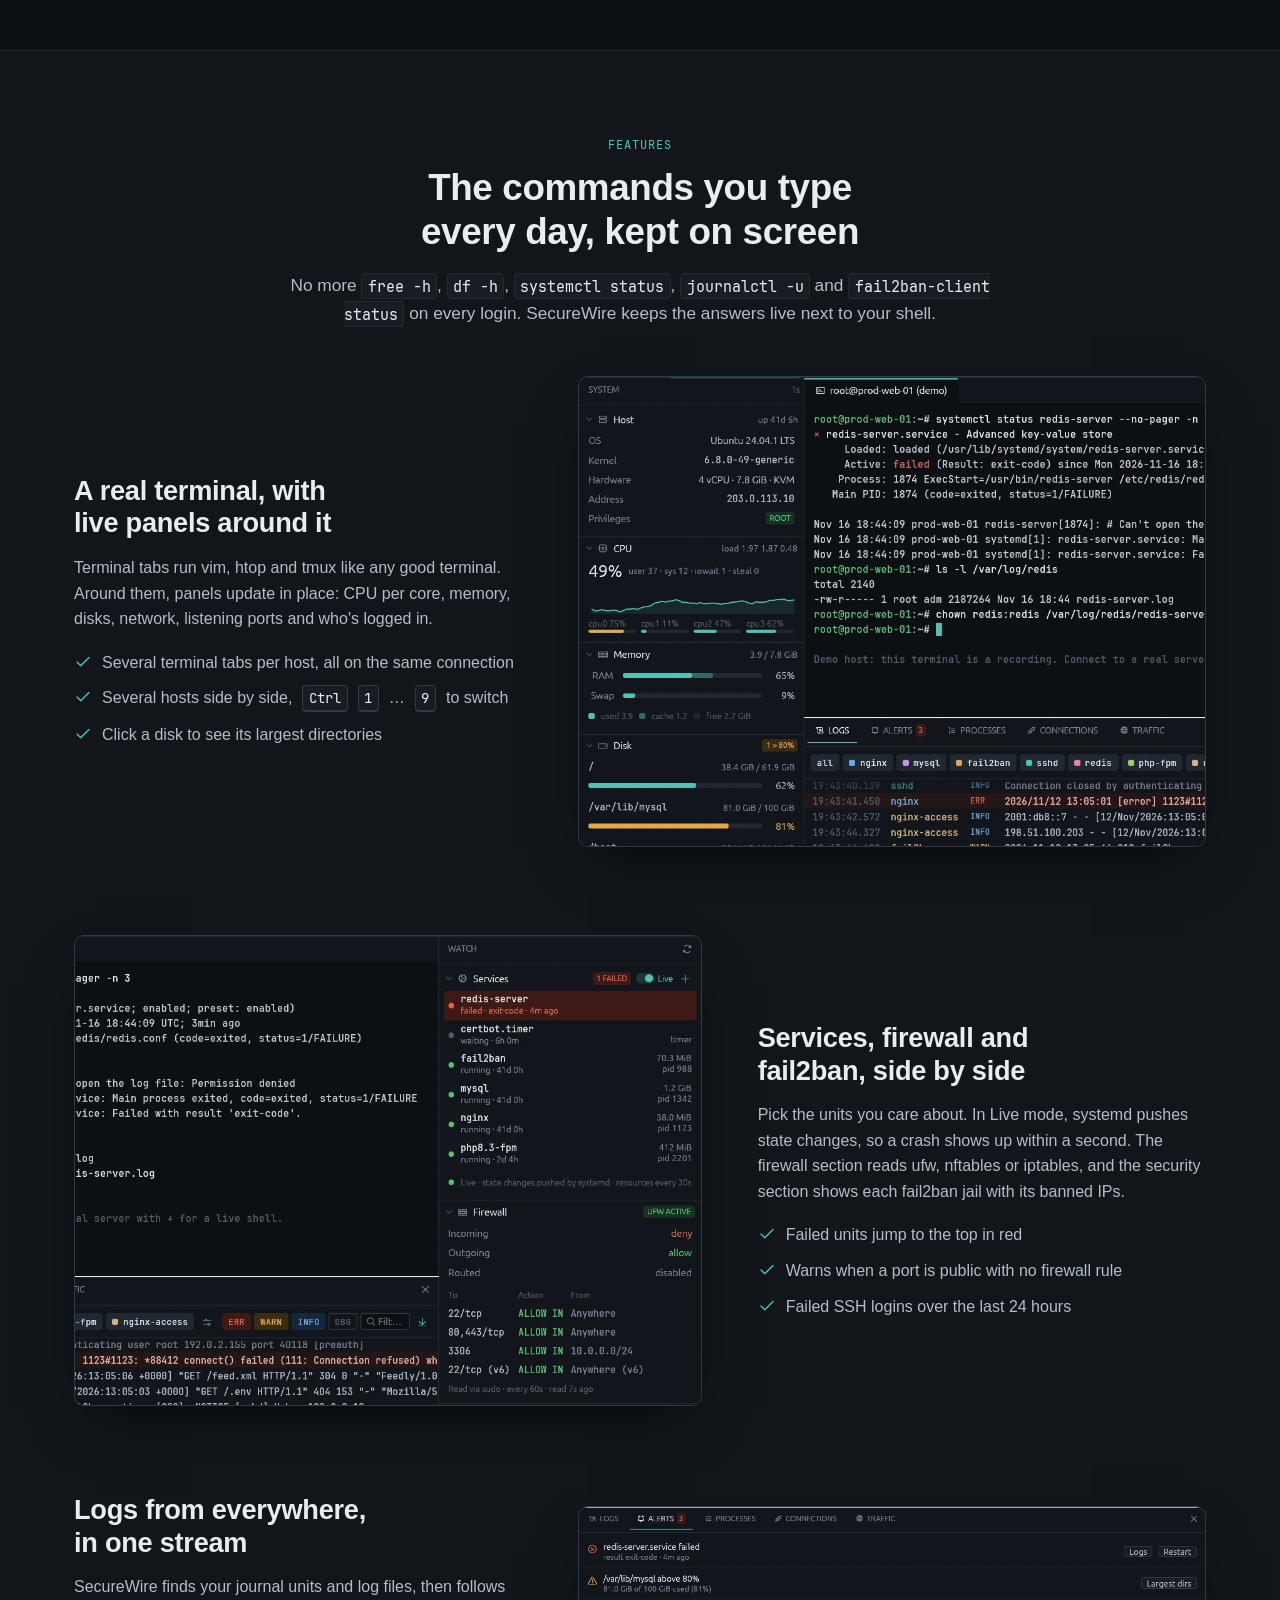
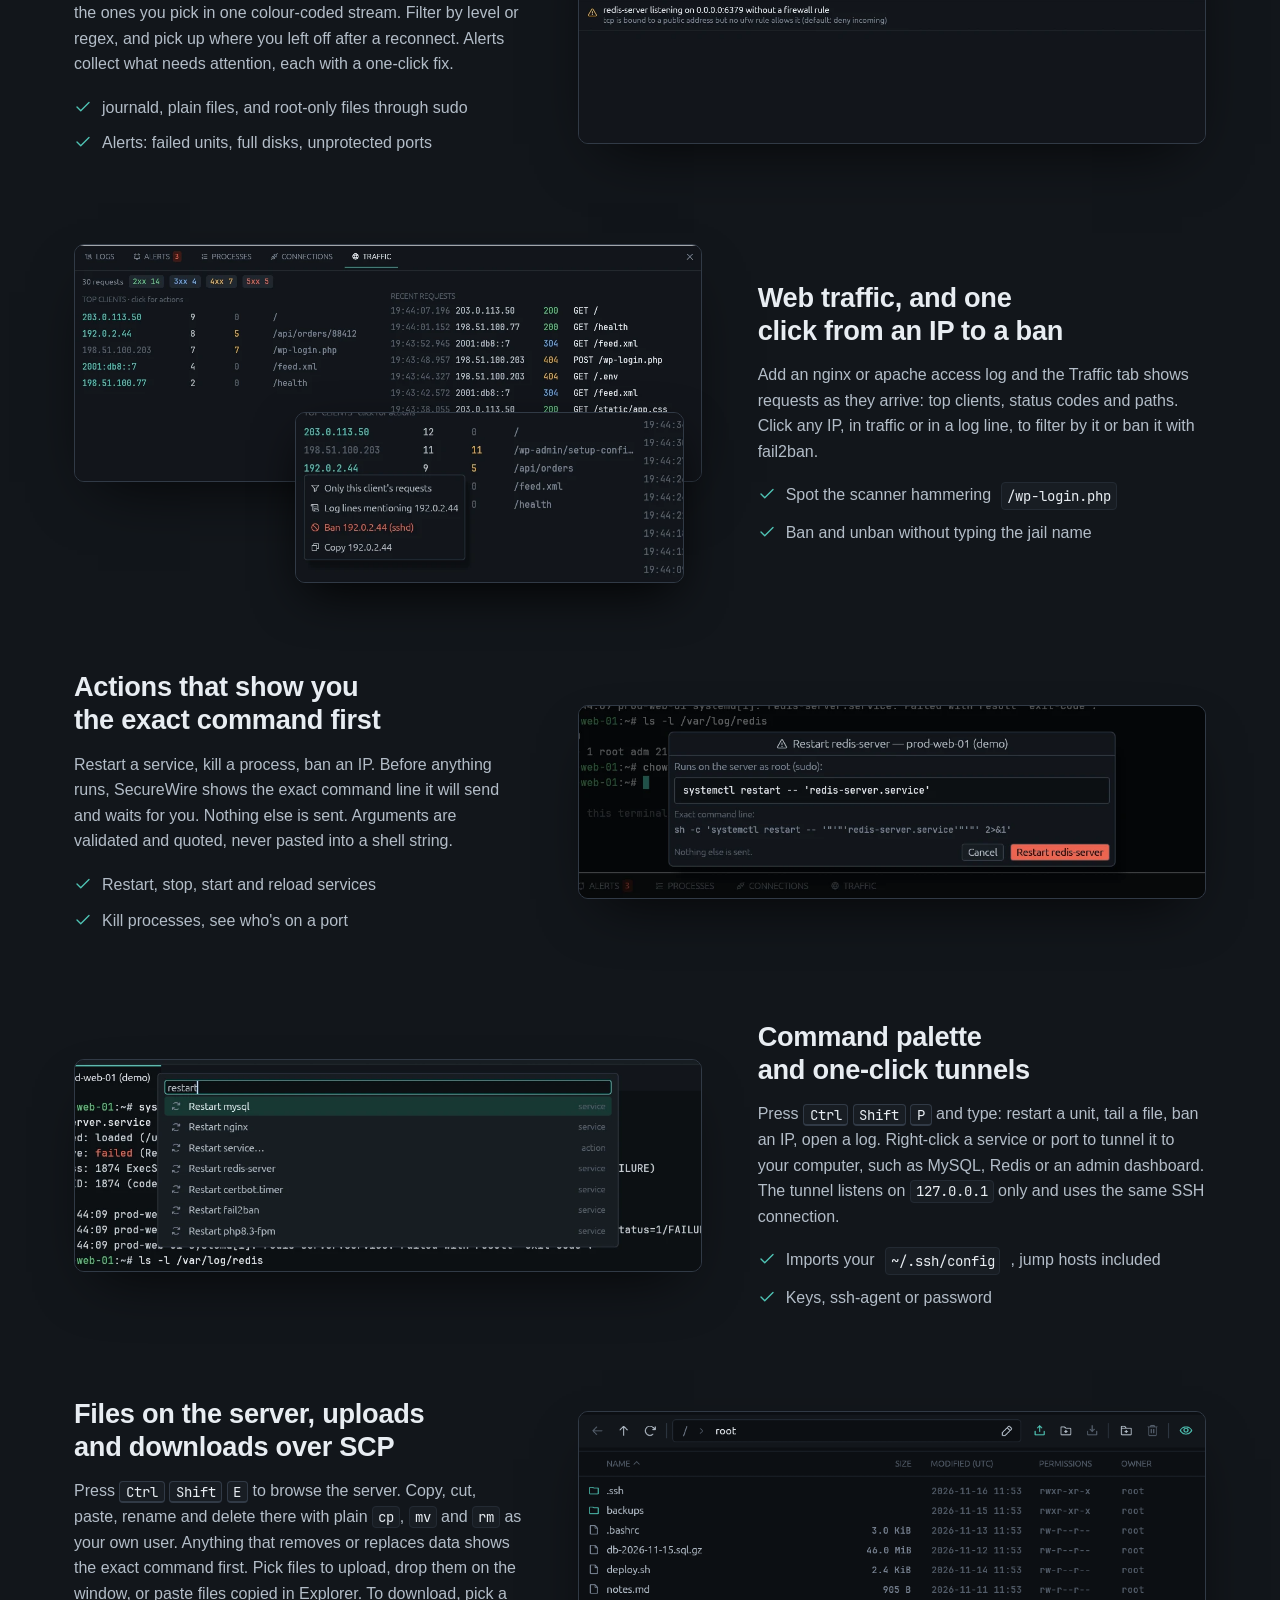
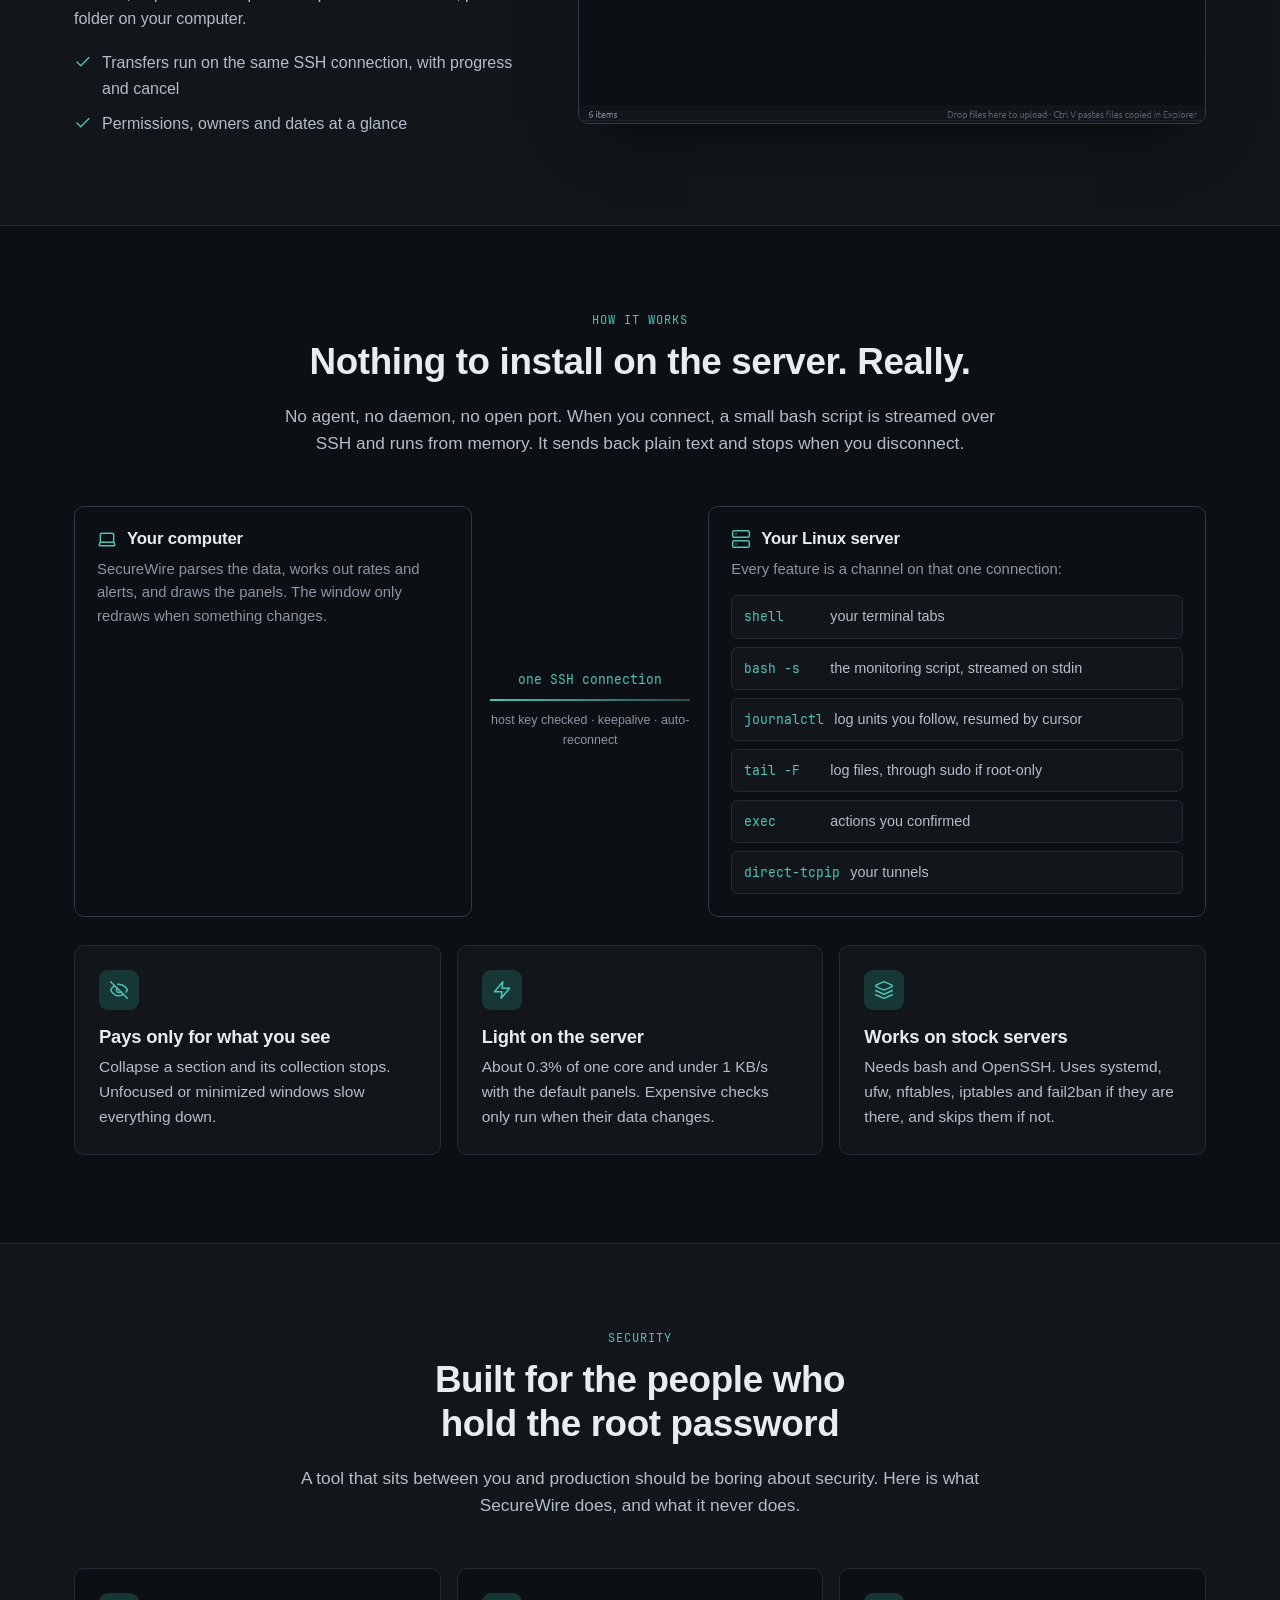
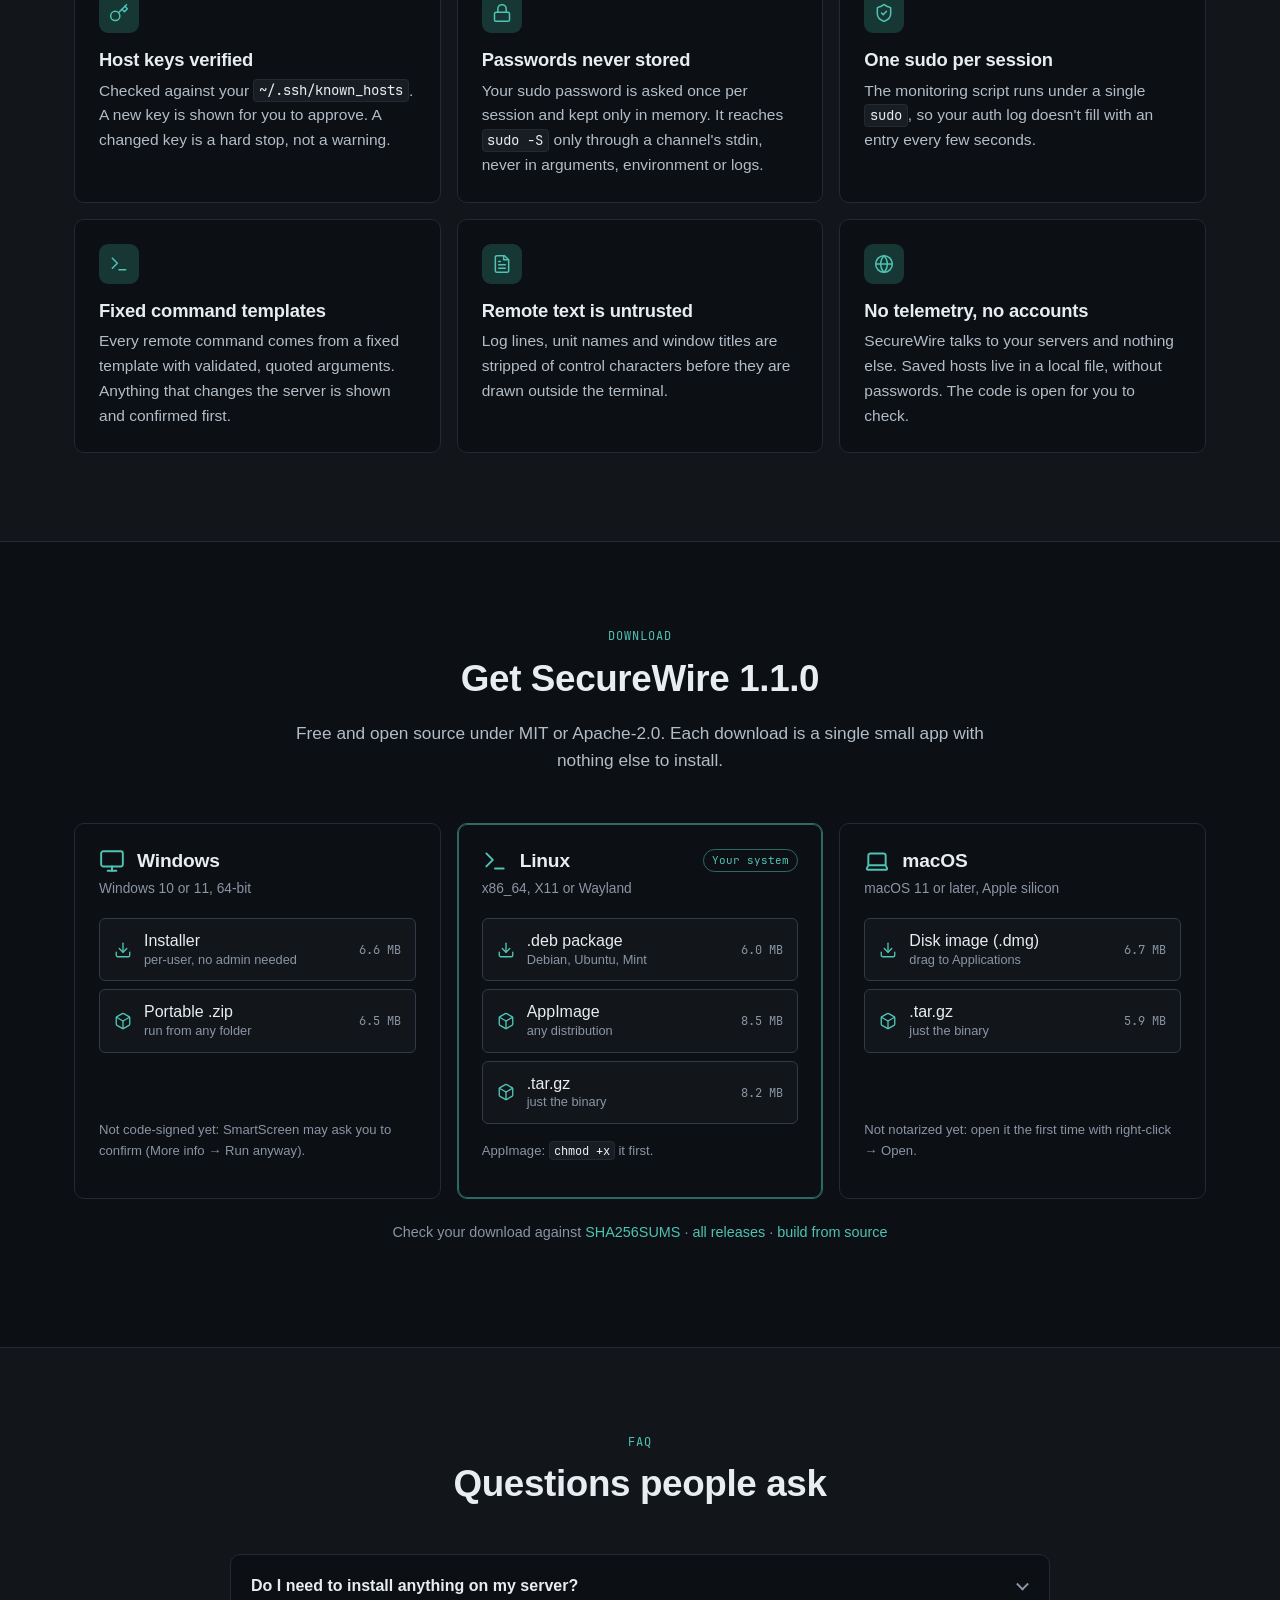
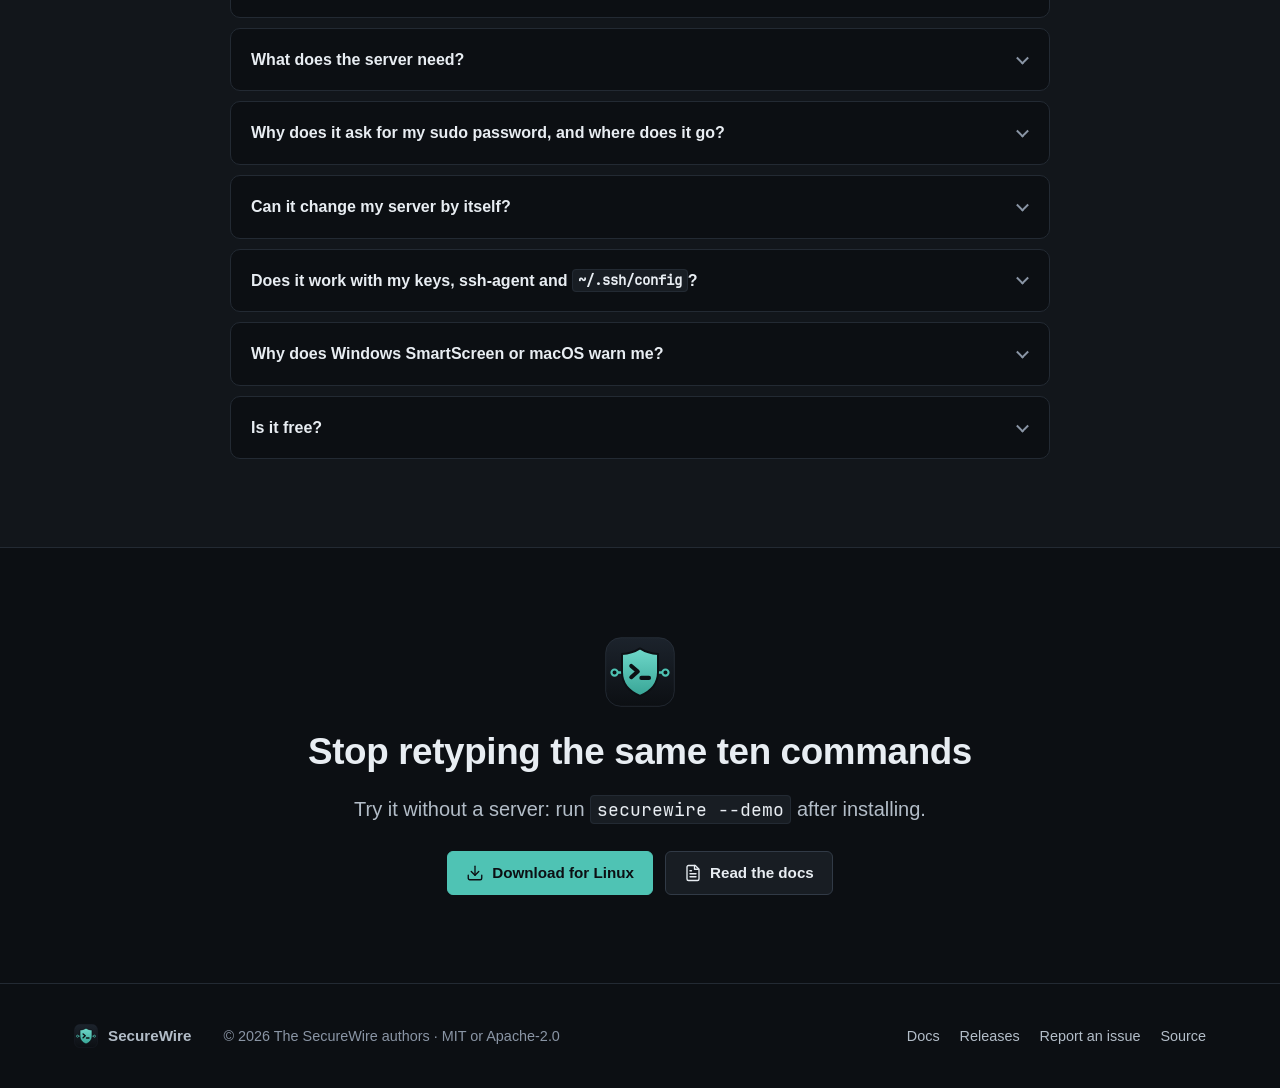
==== commit 93e421e8: "Site: v1.1.0 downloads, update feed, Files feature - releases/latest.json now announces 1.1.0 (from " ====
--- a/site/index.html
+++ b/site/index.html
@@ -28,11 +28,11 @@
     "name": "SecureWire",
     "applicationCategory": "DeveloperApplication",
     "operatingSystem": "Windows 10, Windows 11, Linux, macOS",
-    "softwareVersion": "1.0.0",
+    "softwareVersion": "1.1.0",
     "offers": { "@type": "Offer", "price": "0", "priceCurrency": "USD" },
     "license": "https://github.com/ismailian/SecureWire/blob/main/LICENSE-MIT",
     "url": "https://securewire-app.pages.dev/",
-    "downloadUrl": "https://github.com/ismailian/SecureWire/releases/tag/v1.0.0"
+    "downloadUrl": "https://github.com/ismailian/SecureWire/releases/tag/v1.1.0"
   }
   </script>
 </head>
@@ -59,7 +59,7 @@
   <!-- Hero -->
   <div class="hero">
     <div class="wrap">
-      <span class="eyebrow">v1.0.0 · free and open source</span>
+      <span class="eyebrow">v1.1.0 · free and open source</span>
       <h1>Your servers, <span>at a glance</span>, in one SSH window.</h1>
       <p class="lede">SecureWire is a desktop SSH workstation. You get a real terminal in the middle and live panels around it: resources, services, firewall, fail2ban, logs and web traffic. It all runs over one SSH connection, and nothing is installed on your server.</p>
       <div class="cta">
@@ -177,6 +177,17 @@
           </ul>
         </div>
         <div class="frame"><img src="assets/img/palette.webp" width="980" height="330" alt="Command palette with the query restart, listing Restart mysql, Restart nginx, Restart service…, Restart redis-server and more." loading="lazy"></div>
+      </div>
+      <div class="feature reveal">
+        <div class="feature-text">
+          <h3>Files on the server, uploads and downloads over SCP</h3>
+          <p>Press <kbd>Ctrl</kbd> <kbd>Shift</kbd> <kbd>E</kbd> to browse the server. Copy, cut, paste, rename and delete there with plain <code>cp</code>, <code>mv</code> and <code>rm</code> as your own user. Anything that removes or replaces data shows the exact command first. Pick files to upload, drop them on the window, or paste files copied in Explorer. To download, pick a folder on your computer.</p>
+          <ul class="ticks">
+            <li><svg class="icon"><use href="assets/icons.svg#check"/></svg>Transfers run on the same SSH connection, with progress and cancel</li>
+            <li><svg class="icon"><use href="assets/icons.svg#check"/></svg>Permissions, owners and dates at a glance</li>
+          </ul>
+        </div>
+        <div class="frame"><img src="assets/img/files.png" width="954" height="473" alt="The Files tab: one toolbar with back, up and refresh, a breadcrumb path field, and upload, download, new folder and delete icons, above a list of folders and files with size, modified date, permissions and owner." loading="lazy"></div>
       </div>
     </div>
   </section>
@@ -244,7 +255,7 @@
     <div class="wrap">
       <div class="section-head reveal">
         <span class="kicker">Download</span>
-        <h2>Get SecureWire 1.0.0</h2>
+        <h2>Get SecureWire 1.1.0</h2>
         <p>Free and open source under MIT or Apache-2.0. Each download is a single small app with nothing else to install.</p>
       </div>
       <div class="downloads">
@@ -252,8 +263,8 @@
           <header><svg class="icon"><use href="assets/icons.svg#monitor"/></svg><h3>Windows</h3><span class="tag">Your system</span></header>
           <p class="req">Windows 10 or 11, 64-bit</p>
           <ul class="files">
-            <li><a href="https://github.com/ismailian/SecureWire/releases/download/v1.0.0/securewire-v1.0.0-windows-x86_64-setup.exe"><svg class="icon"><use href="assets/icons.svg#download"/></svg><span>Installer<small>per-user, no admin needed</small></span><em>5.9 MB</em></a></li>
-            <li><a href="https://github.com/ismailian/SecureWire/releases/download/v1.0.0/securewire-v1.0.0-windows-x86_64-portable.zip"><svg class="icon"><use href="assets/icons.svg#box"/></svg><span>Portable .zip<small>run from any folder</small></span><em>5.5 MB</em></a></li>
+            <li><a href="https://github.com/ismailian/SecureWire/releases/download/v1.1.0/securewire-v1.1.0-windows-x86_64-setup.exe"><svg class="icon"><use href="assets/icons.svg#download"/></svg><span>Installer<small>per-user, no admin needed</small></span><em>6.6 MB</em></a></li>
+            <li><a href="https://github.com/ismailian/SecureWire/releases/download/v1.1.0/securewire-v1.1.0-windows-x86_64-portable.zip"><svg class="icon"><use href="assets/icons.svg#box"/></svg><span>Portable .zip<small>run from any folder</small></span><em>6.5 MB</em></a></li>
           </ul>
           <p class="hint">Not code-signed yet: SmartScreen may ask you to confirm (More info → Run anyway).</p>
         </article>
@@ -261,9 +272,9 @@
           <header><svg class="icon"><use href="assets/icons.svg#terminal"/></svg><h3>Linux</h3><span class="tag">Your system</span></header>
           <p class="req">x86_64, X11 or Wayland</p>
           <ul class="files">
-            <li><a href="https://github.com/ismailian/SecureWire/releases/download/v1.0.0/securewire_1.0.0-1_amd64.deb"><svg class="icon"><use href="assets/icons.svg#download"/></svg><span>.deb package<small>Debian, Ubuntu, Mint</small></span><em>5.2 MB</em></a></li>
-            <li><a href="https://github.com/ismailian/SecureWire/releases/download/v1.0.0/securewire-v1.0.0-linux-x86_64.AppImage"><svg class="icon"><use href="assets/icons.svg#box"/></svg><span>AppImage<small>any distribution</small></span><em>7.5 MB</em></a></li>
-            <li><a href="https://github.com/ismailian/SecureWire/releases/download/v1.0.0/securewire-v1.0.0-linux-x86_64.tar.gz"><svg class="icon"><use href="assets/icons.svg#box"/></svg><span>.tar.gz<small>just the binary</small></span><em>7.2 MB</em></a></li>
+            <li><a href="https://github.com/ismailian/SecureWire/releases/download/v1.1.0/securewire_1.1.0-1_amd64.deb"><svg class="icon"><use href="assets/icons.svg#download"/></svg><span>.deb package<small>Debian, Ubuntu, Mint</small></span><em>6.0 MB</em></a></li>
+            <li><a href="https://github.com/ismailian/SecureWire/releases/download/v1.1.0/securewire-v1.1.0-linux-x86_64.AppImage"><svg class="icon"><use href="assets/icons.svg#box"/></svg><span>AppImage<small>any distribution</small></span><em>8.5 MB</em></a></li>
+            <li><a href="https://github.com/ismailian/SecureWire/releases/download/v1.1.0/securewire-v1.1.0-linux-x86_64.tar.gz"><svg class="icon"><use href="assets/icons.svg#box"/></svg><span>.tar.gz<small>just the binary</small></span><em>8.2 MB</em></a></li>
           </ul>
           <p class="hint">AppImage: <code>chmod +x</code> it first.</p>
         </article>
@@ -271,13 +282,13 @@
           <header><svg class="icon"><use href="assets/icons.svg#laptop"/></svg><h3>macOS</h3><span class="tag">Your system</span></header>
           <p class="req">macOS 11 or later, Apple silicon</p>
           <ul class="files">
-            <li><a href="https://github.com/ismailian/SecureWire/releases/download/v1.0.0/securewire-v1.0.0-macos-aarch64.dmg"><svg class="icon"><use href="assets/icons.svg#download"/></svg><span>Disk image (.dmg)<small>drag to Applications</small></span><em>5.7 MB</em></a></li>
-            <li><a href="https://github.com/ismailian/SecureWire/releases/download/v1.0.0/securewire-v1.0.0-macos-aarch64.tar.gz"><svg class="icon"><use href="assets/icons.svg#box"/></svg><span>.tar.gz<small>just the binary</small></span><em>5.0 MB</em></a></li>
+            <li><a href="https://github.com/ismailian/SecureWire/releases/download/v1.1.0/securewire-v1.1.0-macos-aarch64.dmg"><svg class="icon"><use href="assets/icons.svg#download"/></svg><span>Disk image (.dmg)<small>drag to Applications</small></span><em>6.7 MB</em></a></li>
+            <li><a href="https://github.com/ismailian/SecureWire/releases/download/v1.1.0/securewire-v1.1.0-macos-aarch64.tar.gz"><svg class="icon"><use href="assets/icons.svg#box"/></svg><span>.tar.gz<small>just the binary</small></span><em>5.9 MB</em></a></li>
           </ul>
           <p class="hint">Not notarized yet: open it the first time with right-click → Open.</p>
         </article>
       </div>
-      <p class="dl-foot">Check your download against <a href="https://github.com/ismailian/SecureWire/releases/download/v1.0.0/SHA256SUMS">SHA256SUMS</a> · <a href="https://github.com/ismailian/SecureWire/releases">all releases</a> · <a href="docs.html#build">build from source</a></p>
+      <p class="dl-foot">Check your download against <a href="https://github.com/ismailian/SecureWire/releases/download/v1.1.0/SHA256SUMS">SHA256SUMS</a> · <a href="https://github.com/ismailian/SecureWire/releases">all releases</a> · <a href="docs.html#build">build from source</a></p>
     </div>
   </section>
 
@@ -311,7 +322,7 @@
         </details>
         <details>
           <summary>Why does Windows SmartScreen or macOS warn me?</summary>
-          <div><p>The 1.0.0 packages are not code-signed or notarized yet. You can check each file against <code>SHA256SUMS</code> on the release page, or <a href="docs.html#build">build it from source</a>.</p></div>
+          <div><p>The 1.1.0 packages are not code-signed or notarized yet. You can check each file against <code>SHA256SUMS</code> on the release page, or <a href="docs.html#build">build it from source</a>.</p></div>
         </details>
         <details>
           <summary>Is it free?</summary>
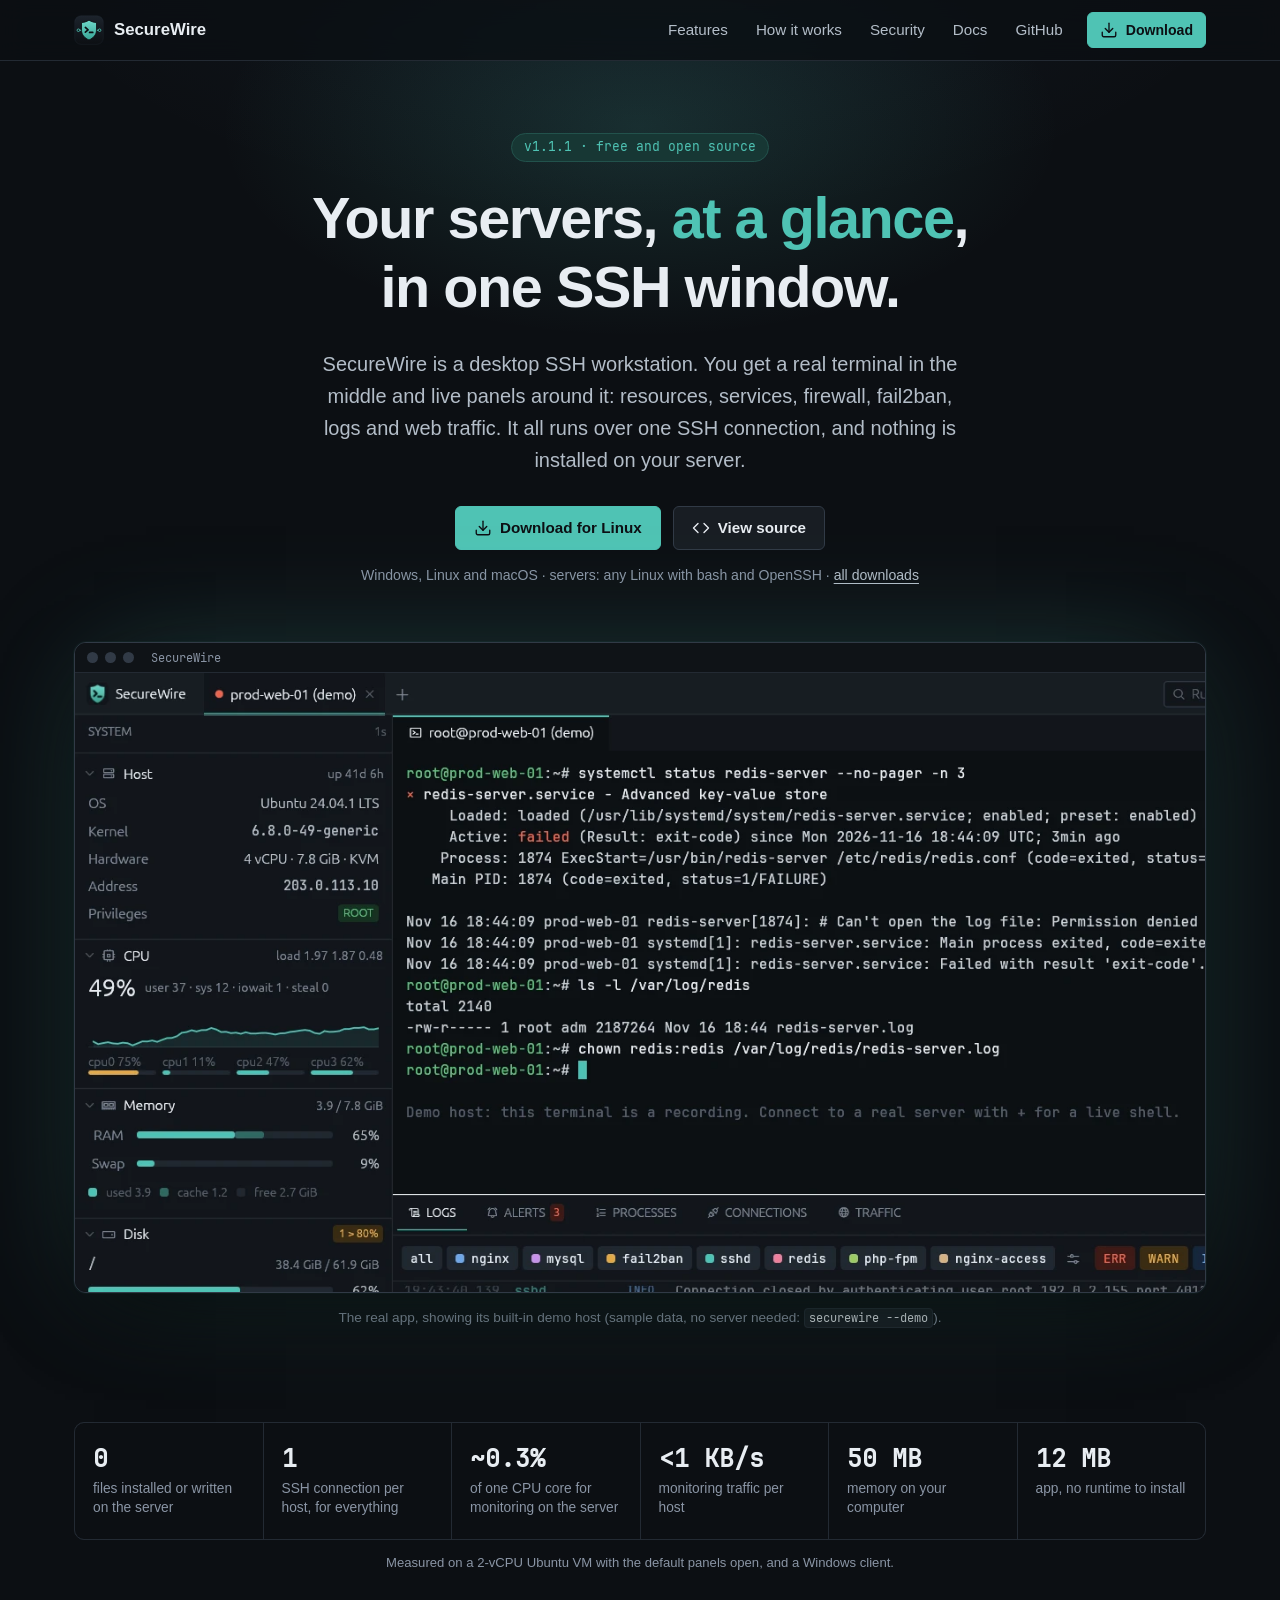
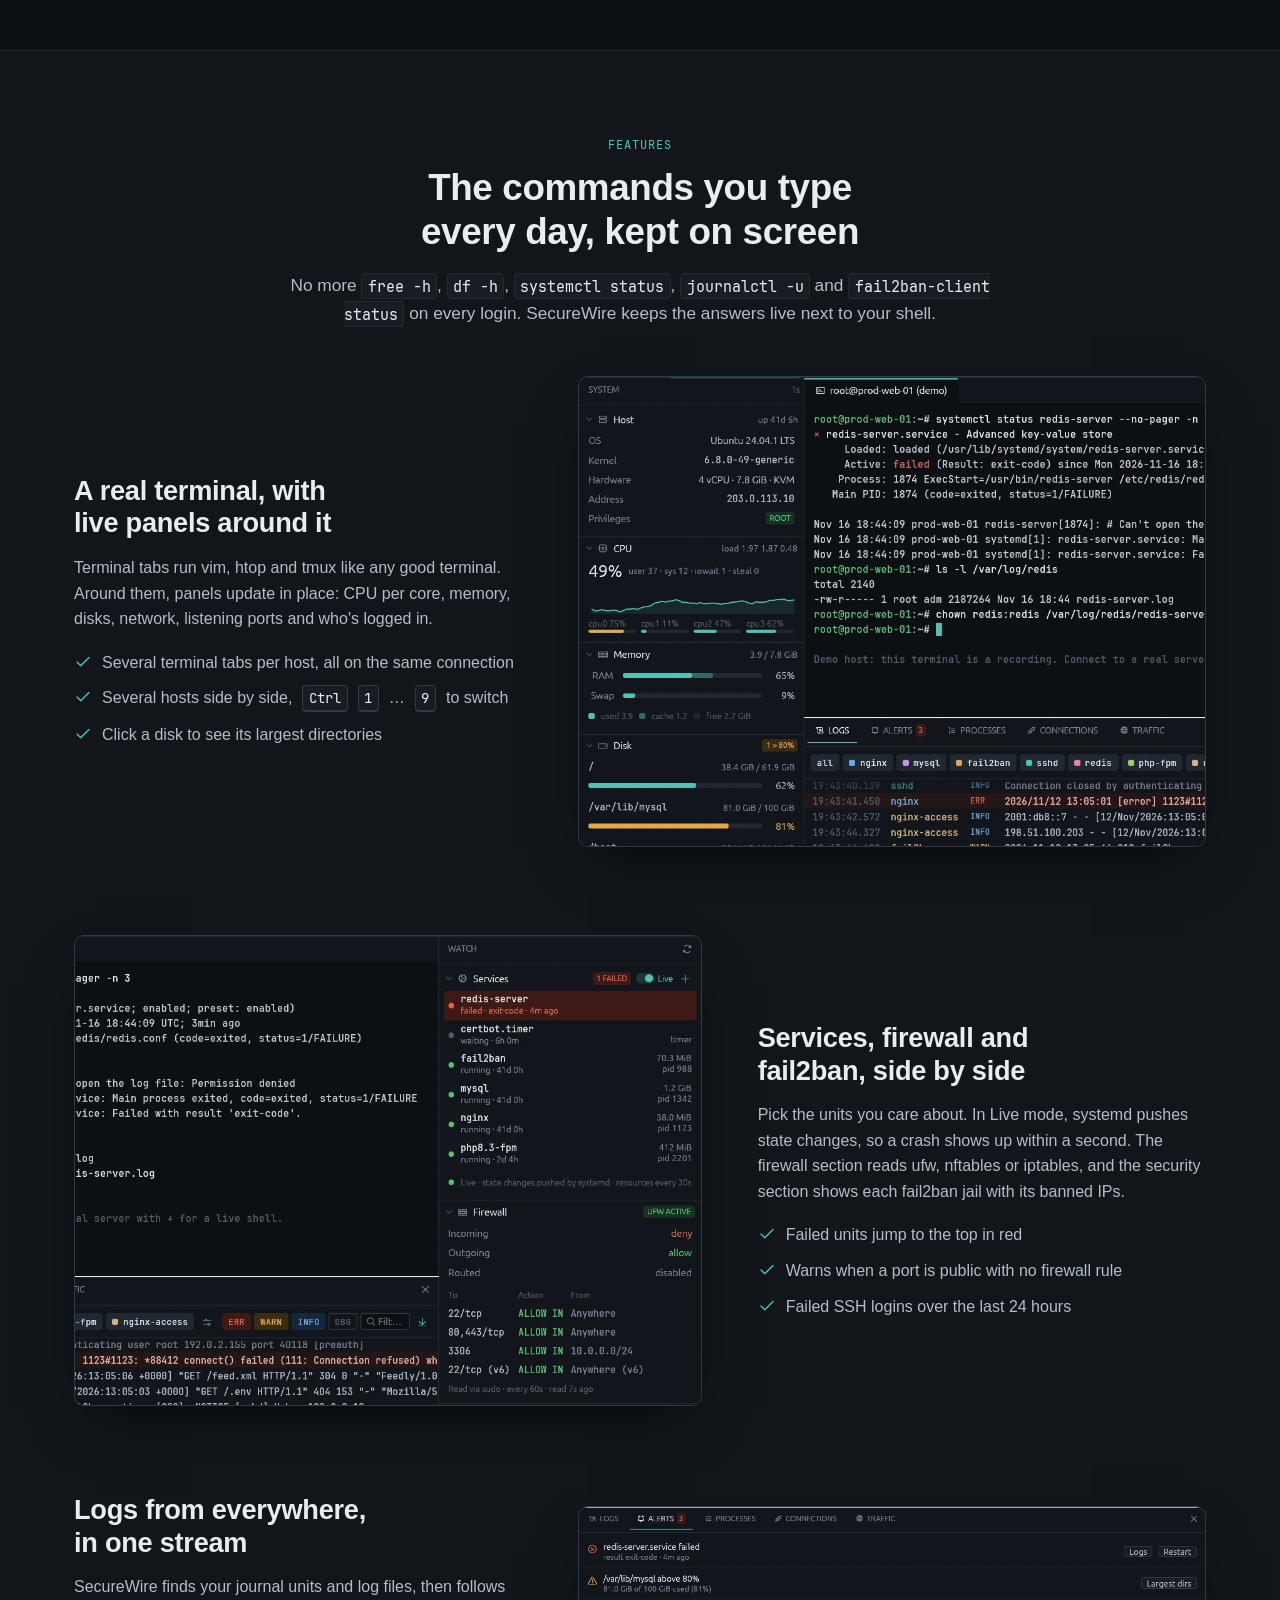
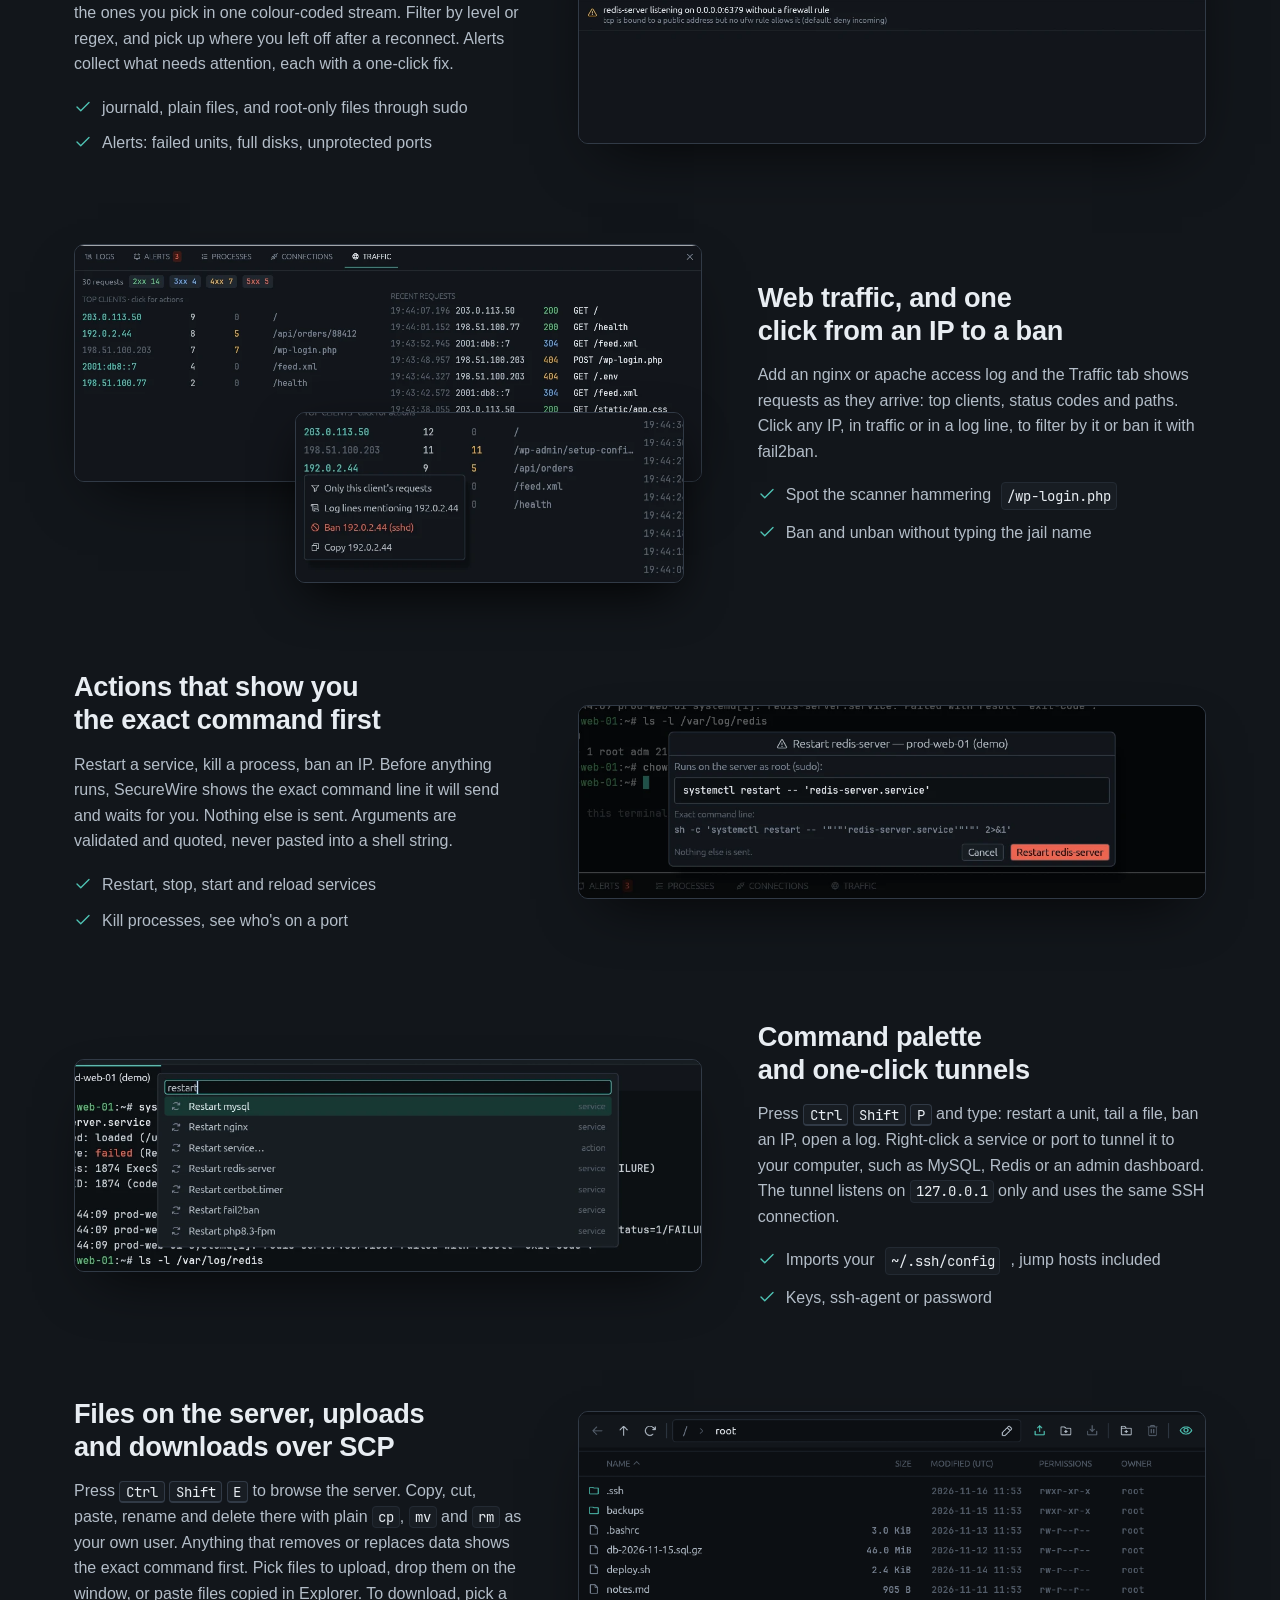
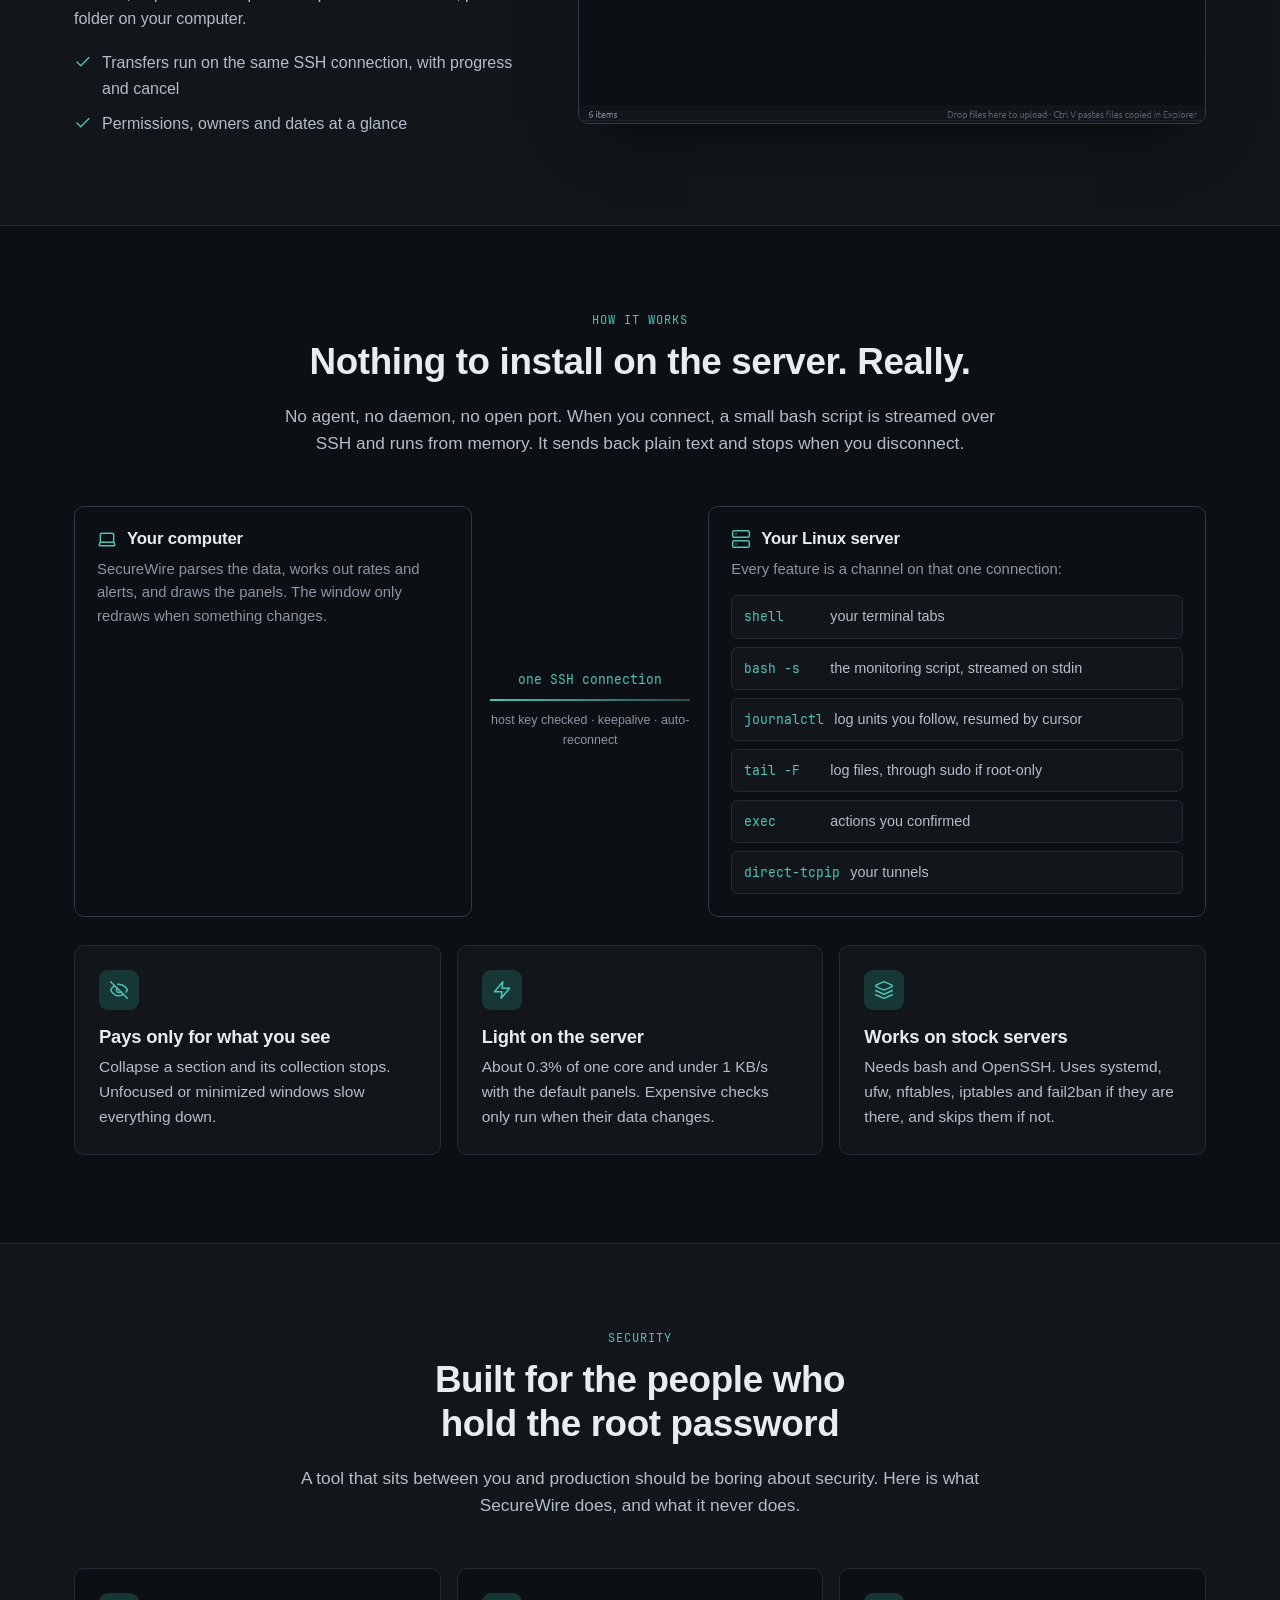
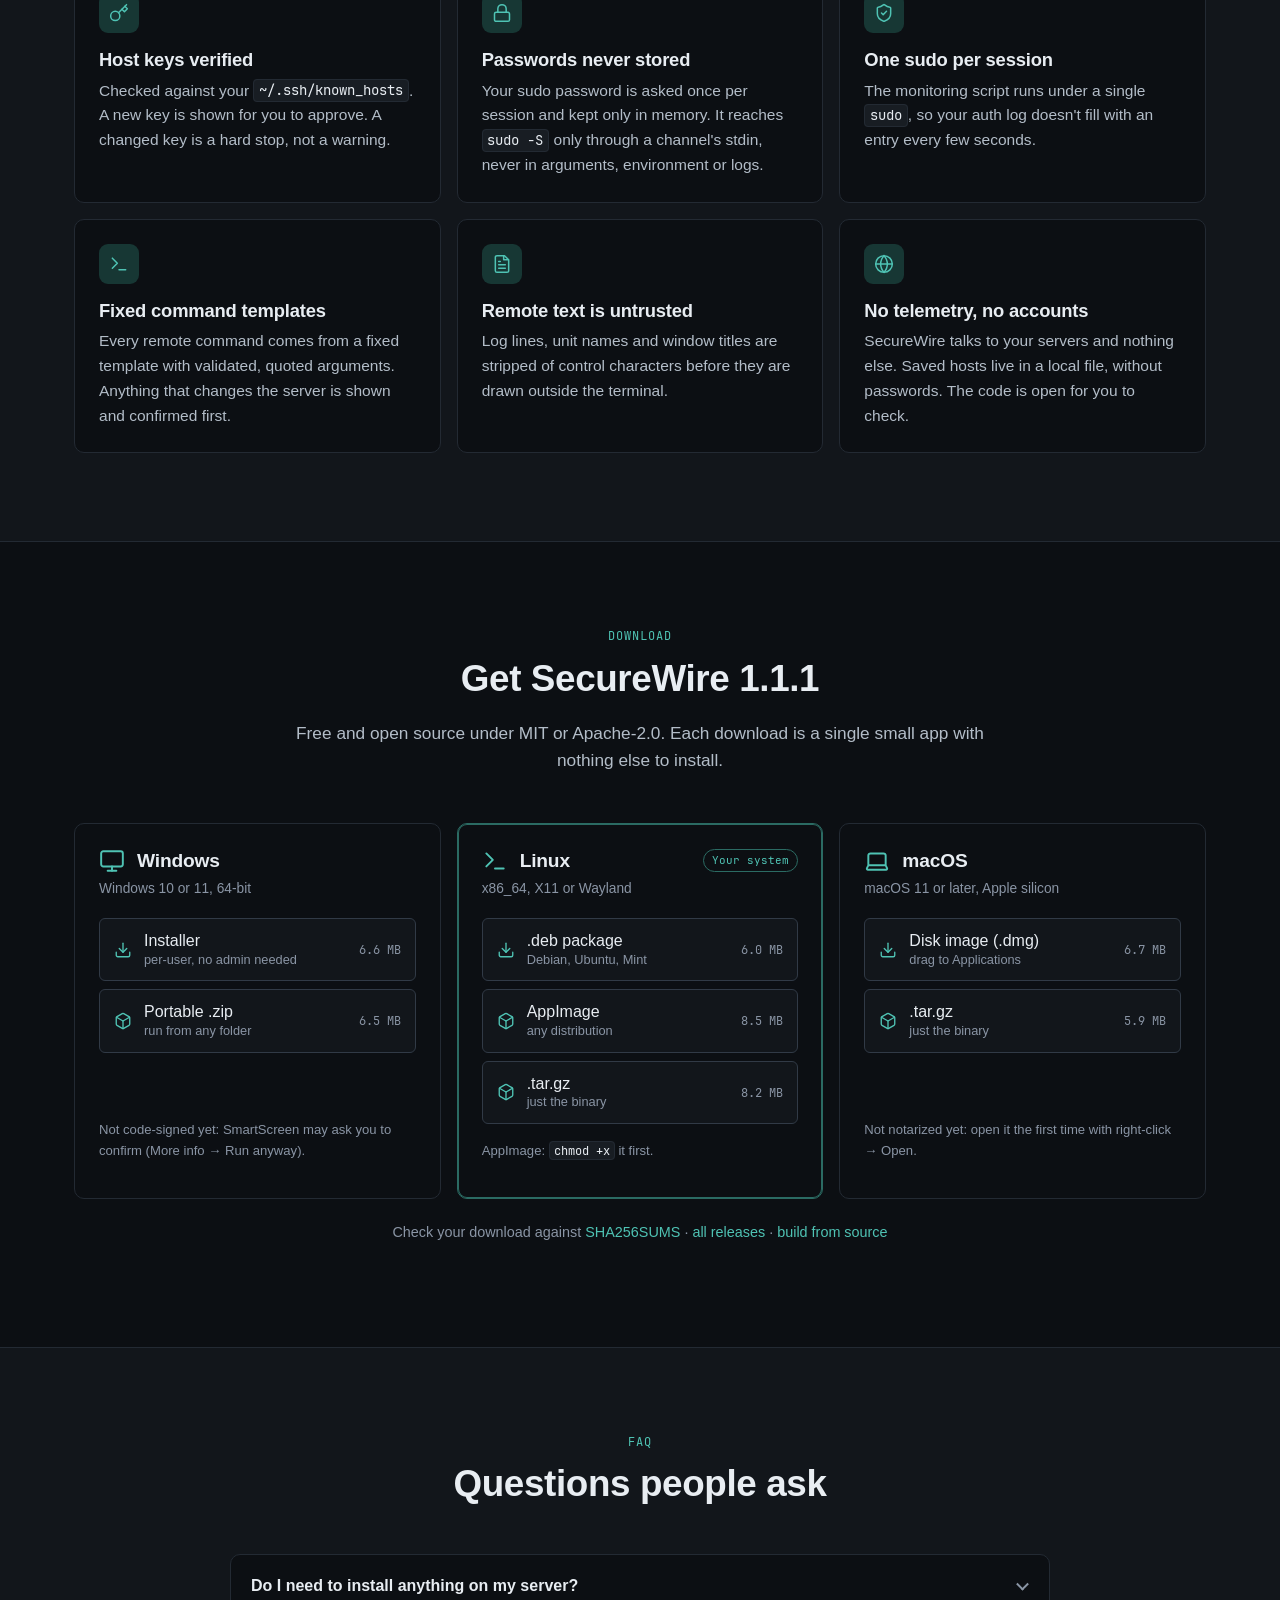
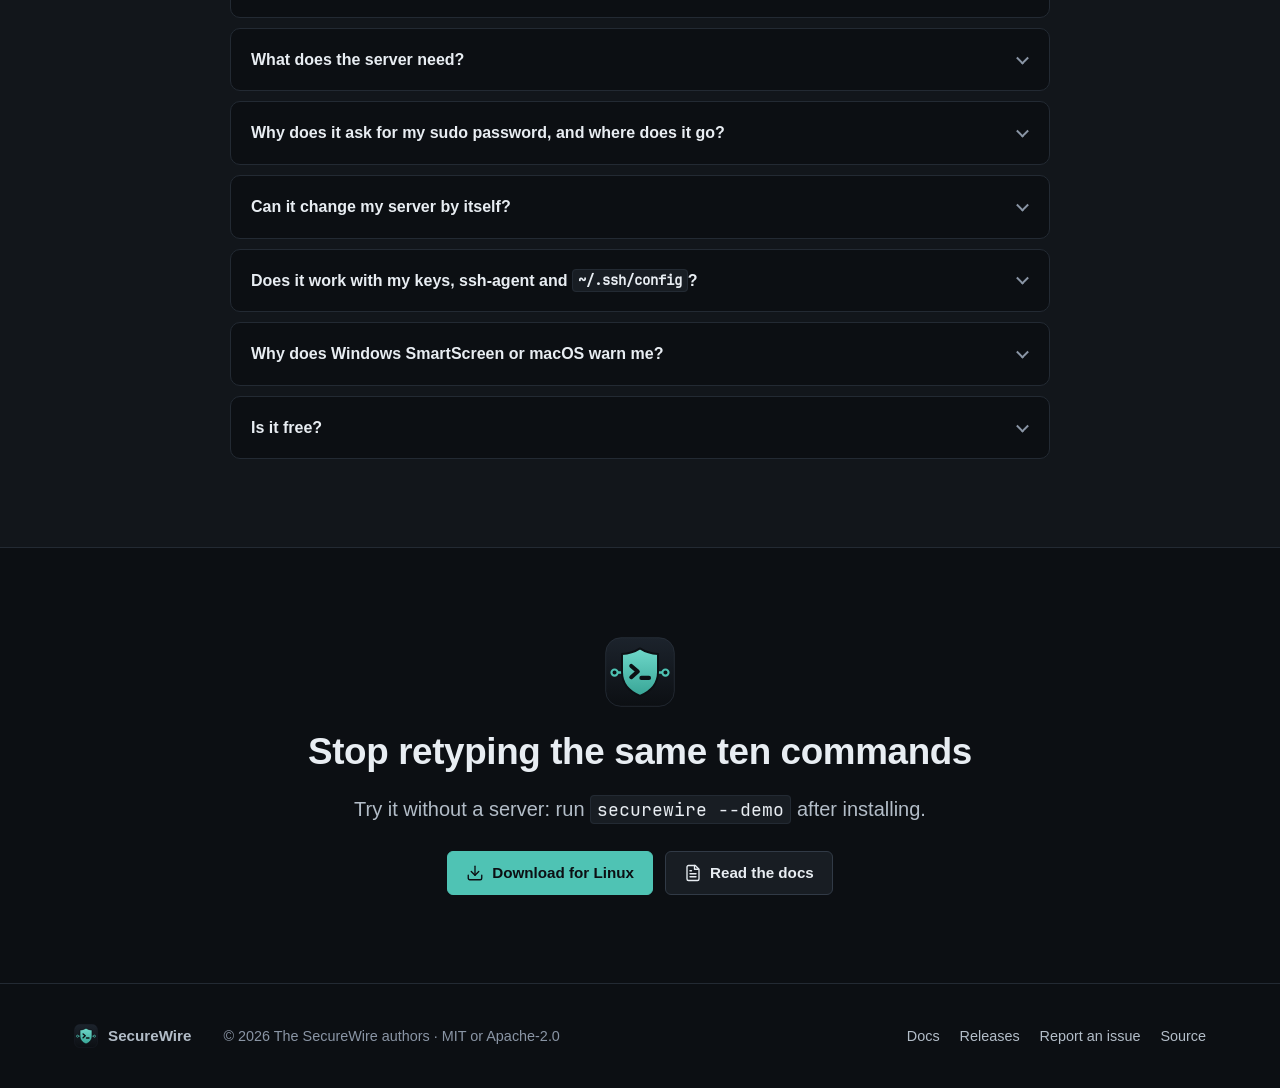
==== commit b837de71: "Site: v1.1.1 downloads and update feed Co-Authored-By: Claude Opus 5.5 <noreply@anthropic.com>" ====
--- a/site/index.html
+++ b/site/index.html
@@ -28,11 +28,11 @@
     "name": "SecureWire",
     "applicationCategory": "DeveloperApplication",
     "operatingSystem": "Windows 10, Windows 11, Linux, macOS",
-    "softwareVersion": "1.1.0",
+    "softwareVersion": "1.1.1",
     "offers": { "@type": "Offer", "price": "0", "priceCurrency": "USD" },
     "license": "https://github.com/ismailian/SecureWire/blob/main/LICENSE-MIT",
     "url": "https://securewire-app.pages.dev/",
-    "downloadUrl": "https://github.com/ismailian/SecureWire/releases/tag/v1.1.0"
+    "downloadUrl": "https://github.com/ismailian/SecureWire/releases/tag/v1.1.1"
   }
   </script>
 </head>
@@ -59,7 +59,7 @@
   <!-- Hero -->
   <div class="hero">
     <div class="wrap">
-      <span class="eyebrow">v1.1.0 · free and open source</span>
+      <span class="eyebrow">v1.1.1 · free and open source</span>
       <h1>Your servers, <span>at a glance</span>, in one SSH window.</h1>
       <p class="lede">SecureWire is a desktop SSH workstation. You get a real terminal in the middle and live panels around it: resources, services, firewall, fail2ban, logs and web traffic. It all runs over one SSH connection, and nothing is installed on your server.</p>
       <div class="cta">
@@ -255,7 +255,7 @@
     <div class="wrap">
       <div class="section-head reveal">
         <span class="kicker">Download</span>
-        <h2>Get SecureWire 1.1.0</h2>
+        <h2>Get SecureWire 1.1.1</h2>
         <p>Free and open source under MIT or Apache-2.0. Each download is a single small app with nothing else to install.</p>
       </div>
       <div class="downloads">
@@ -263,8 +263,8 @@
           <header><svg class="icon"><use href="assets/icons.svg#monitor"/></svg><h3>Windows</h3><span class="tag">Your system</span></header>
           <p class="req">Windows 10 or 11, 64-bit</p>
           <ul class="files">
-            <li><a href="https://github.com/ismailian/SecureWire/releases/download/v1.1.0/securewire-v1.1.0-windows-x86_64-setup.exe"><svg class="icon"><use href="assets/icons.svg#download"/></svg><span>Installer<small>per-user, no admin needed</small></span><em>6.6 MB</em></a></li>
-            <li><a href="https://github.com/ismailian/SecureWire/releases/download/v1.1.0/securewire-v1.1.0-windows-x86_64-portable.zip"><svg class="icon"><use href="assets/icons.svg#box"/></svg><span>Portable .zip<small>run from any folder</small></span><em>6.5 MB</em></a></li>
+            <li><a href="https://github.com/ismailian/SecureWire/releases/download/v1.1.1/securewire-v1.1.1-windows-x86_64-setup.exe"><svg class="icon"><use href="assets/icons.svg#download"/></svg><span>Installer<small>per-user, no admin needed</small></span><em>6.6 MB</em></a></li>
+            <li><a href="https://github.com/ismailian/SecureWire/releases/download/v1.1.1/securewire-v1.1.1-windows-x86_64-portable.zip"><svg class="icon"><use href="assets/icons.svg#box"/></svg><span>Portable .zip<small>run from any folder</small></span><em>6.5 MB</em></a></li>
           </ul>
           <p class="hint">Not code-signed yet: SmartScreen may ask you to confirm (More info → Run anyway).</p>
         </article>
@@ -272,9 +272,9 @@
           <header><svg class="icon"><use href="assets/icons.svg#terminal"/></svg><h3>Linux</h3><span class="tag">Your system</span></header>
           <p class="req">x86_64, X11 or Wayland</p>
           <ul class="files">
-            <li><a href="https://github.com/ismailian/SecureWire/releases/download/v1.1.0/securewire_1.1.0-1_amd64.deb"><svg class="icon"><use href="assets/icons.svg#download"/></svg><span>.deb package<small>Debian, Ubuntu, Mint</small></span><em>6.0 MB</em></a></li>
-            <li><a href="https://github.com/ismailian/SecureWire/releases/download/v1.1.0/securewire-v1.1.0-linux-x86_64.AppImage"><svg class="icon"><use href="assets/icons.svg#box"/></svg><span>AppImage<small>any distribution</small></span><em>8.5 MB</em></a></li>
-            <li><a href="https://github.com/ismailian/SecureWire/releases/download/v1.1.0/securewire-v1.1.0-linux-x86_64.tar.gz"><svg class="icon"><use href="assets/icons.svg#box"/></svg><span>.tar.gz<small>just the binary</small></span><em>8.2 MB</em></a></li>
+            <li><a href="https://github.com/ismailian/SecureWire/releases/download/v1.1.1/securewire_1.1.1-1_amd64.deb"><svg class="icon"><use href="assets/icons.svg#download"/></svg><span>.deb package<small>Debian, Ubuntu, Mint</small></span><em>6.0 MB</em></a></li>
+            <li><a href="https://github.com/ismailian/SecureWire/releases/download/v1.1.1/securewire-v1.1.1-linux-x86_64.AppImage"><svg class="icon"><use href="assets/icons.svg#box"/></svg><span>AppImage<small>any distribution</small></span><em>8.5 MB</em></a></li>
+            <li><a href="https://github.com/ismailian/SecureWire/releases/download/v1.1.1/securewire-v1.1.1-linux-x86_64.tar.gz"><svg class="icon"><use href="assets/icons.svg#box"/></svg><span>.tar.gz<small>just the binary</small></span><em>8.2 MB</em></a></li>
           </ul>
           <p class="hint">AppImage: <code>chmod +x</code> it first.</p>
         </article>
@@ -282,13 +282,13 @@
           <header><svg class="icon"><use href="assets/icons.svg#laptop"/></svg><h3>macOS</h3><span class="tag">Your system</span></header>
           <p class="req">macOS 11 or later, Apple silicon</p>
           <ul class="files">
-            <li><a href="https://github.com/ismailian/SecureWire/releases/download/v1.1.0/securewire-v1.1.0-macos-aarch64.dmg"><svg class="icon"><use href="assets/icons.svg#download"/></svg><span>Disk image (.dmg)<small>drag to Applications</small></span><em>6.7 MB</em></a></li>
-            <li><a href="https://github.com/ismailian/SecureWire/releases/download/v1.1.0/securewire-v1.1.0-macos-aarch64.tar.gz"><svg class="icon"><use href="assets/icons.svg#box"/></svg><span>.tar.gz<small>just the binary</small></span><em>5.9 MB</em></a></li>
+            <li><a href="https://github.com/ismailian/SecureWire/releases/download/v1.1.1/securewire-v1.1.1-macos-aarch64.dmg"><svg class="icon"><use href="assets/icons.svg#download"/></svg><span>Disk image (.dmg)<small>drag to Applications</small></span><em>6.7 MB</em></a></li>
+            <li><a href="https://github.com/ismailian/SecureWire/releases/download/v1.1.1/securewire-v1.1.1-macos-aarch64.tar.gz"><svg class="icon"><use href="assets/icons.svg#box"/></svg><span>.tar.gz<small>just the binary</small></span><em>5.9 MB</em></a></li>
           </ul>
           <p class="hint">Not notarized yet: open it the first time with right-click → Open.</p>
         </article>
       </div>
-      <p class="dl-foot">Check your download against <a href="https://github.com/ismailian/SecureWire/releases/download/v1.1.0/SHA256SUMS">SHA256SUMS</a> · <a href="https://github.com/ismailian/SecureWire/releases">all releases</a> · <a href="docs.html#build">build from source</a></p>
+      <p class="dl-foot">Check your download against <a href="https://github.com/ismailian/SecureWire/releases/download/v1.1.1/SHA256SUMS">SHA256SUMS</a> · <a href="https://github.com/ismailian/SecureWire/releases">all releases</a> · <a href="docs.html#build">build from source</a></p>
     </div>
   </section>
 
@@ -322,7 +322,7 @@
         </details>
         <details>
           <summary>Why does Windows SmartScreen or macOS warn me?</summary>
-          <div><p>The 1.1.0 packages are not code-signed or notarized yet. You can check each file against <code>SHA256SUMS</code> on the release page, or <a href="docs.html#build">build it from source</a>.</p></div>
+          <div><p>The 1.1.1 packages are not code-signed or notarized yet. You can check each file against <code>SHA256SUMS</code> on the release page, or <a href="docs.html#build">build it from source</a>.</p></div>
         </details>
         <details>
           <summary>Is it free?</summary>
